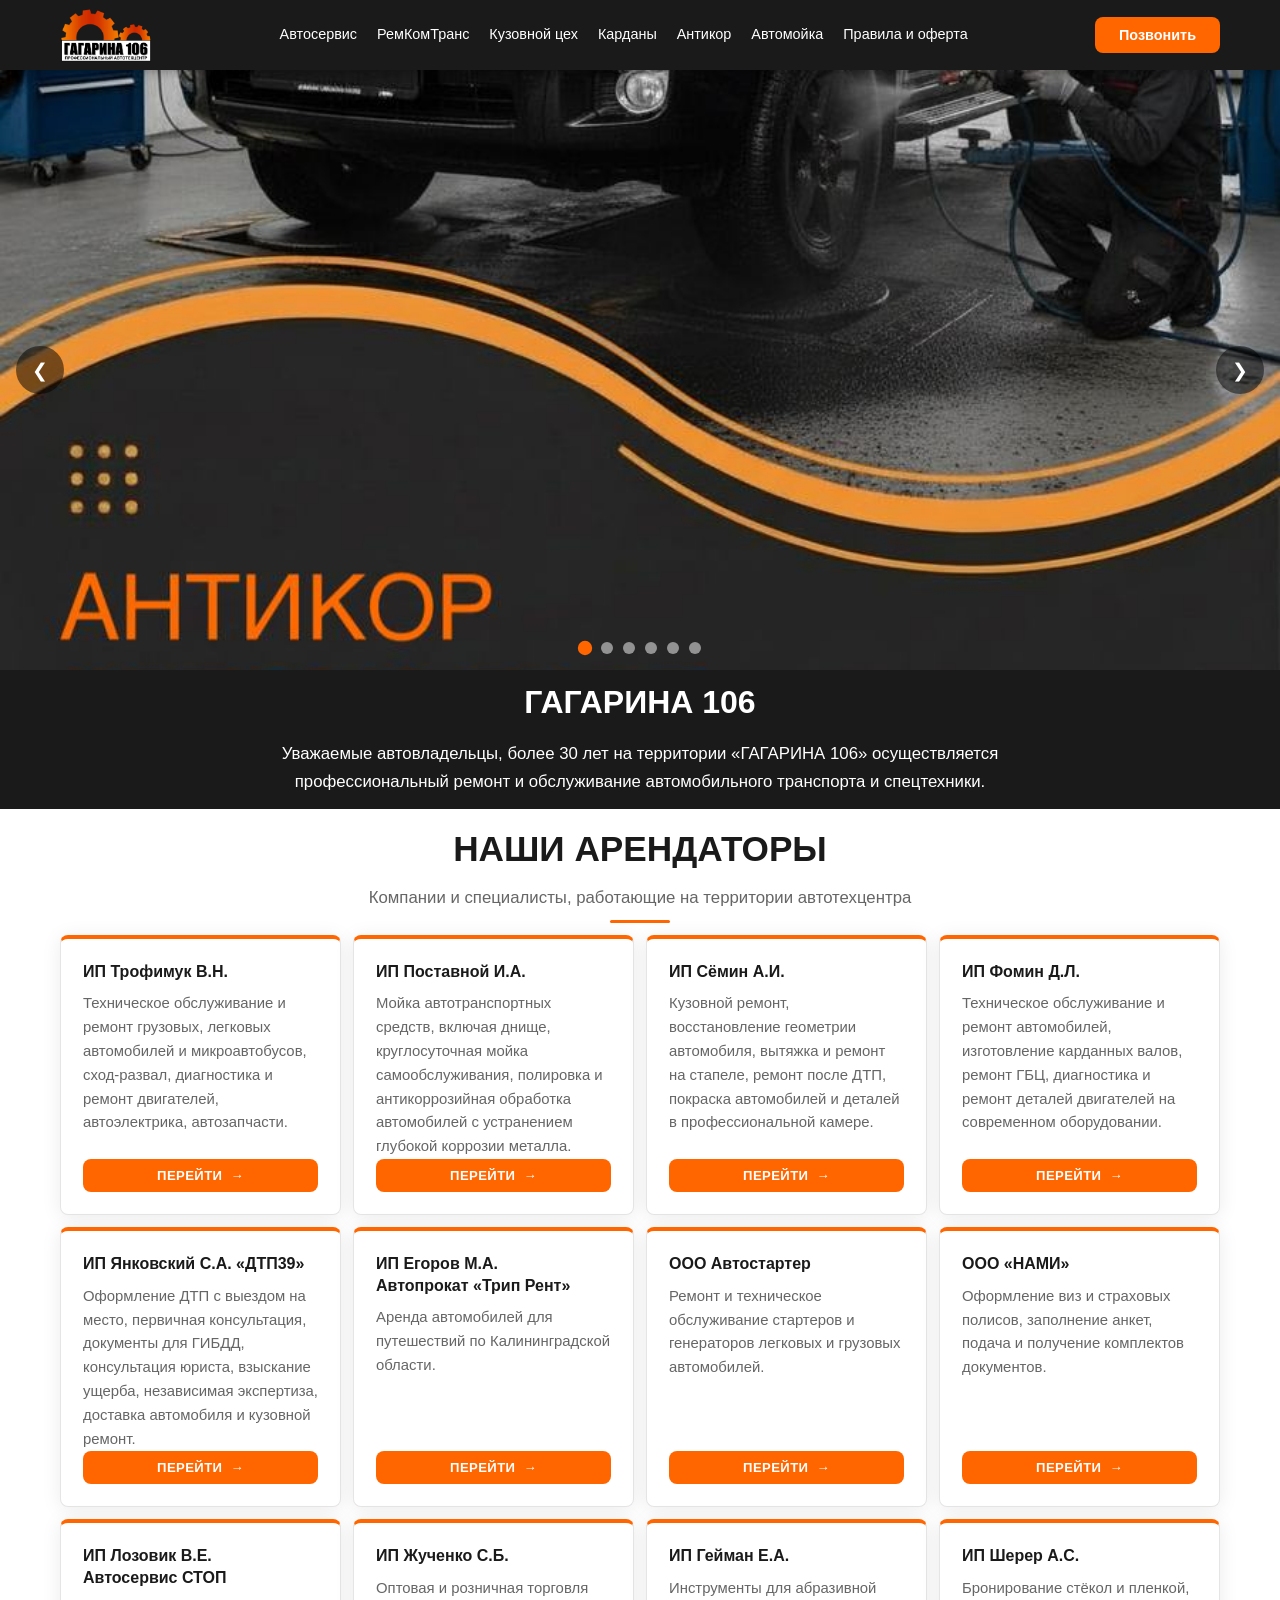
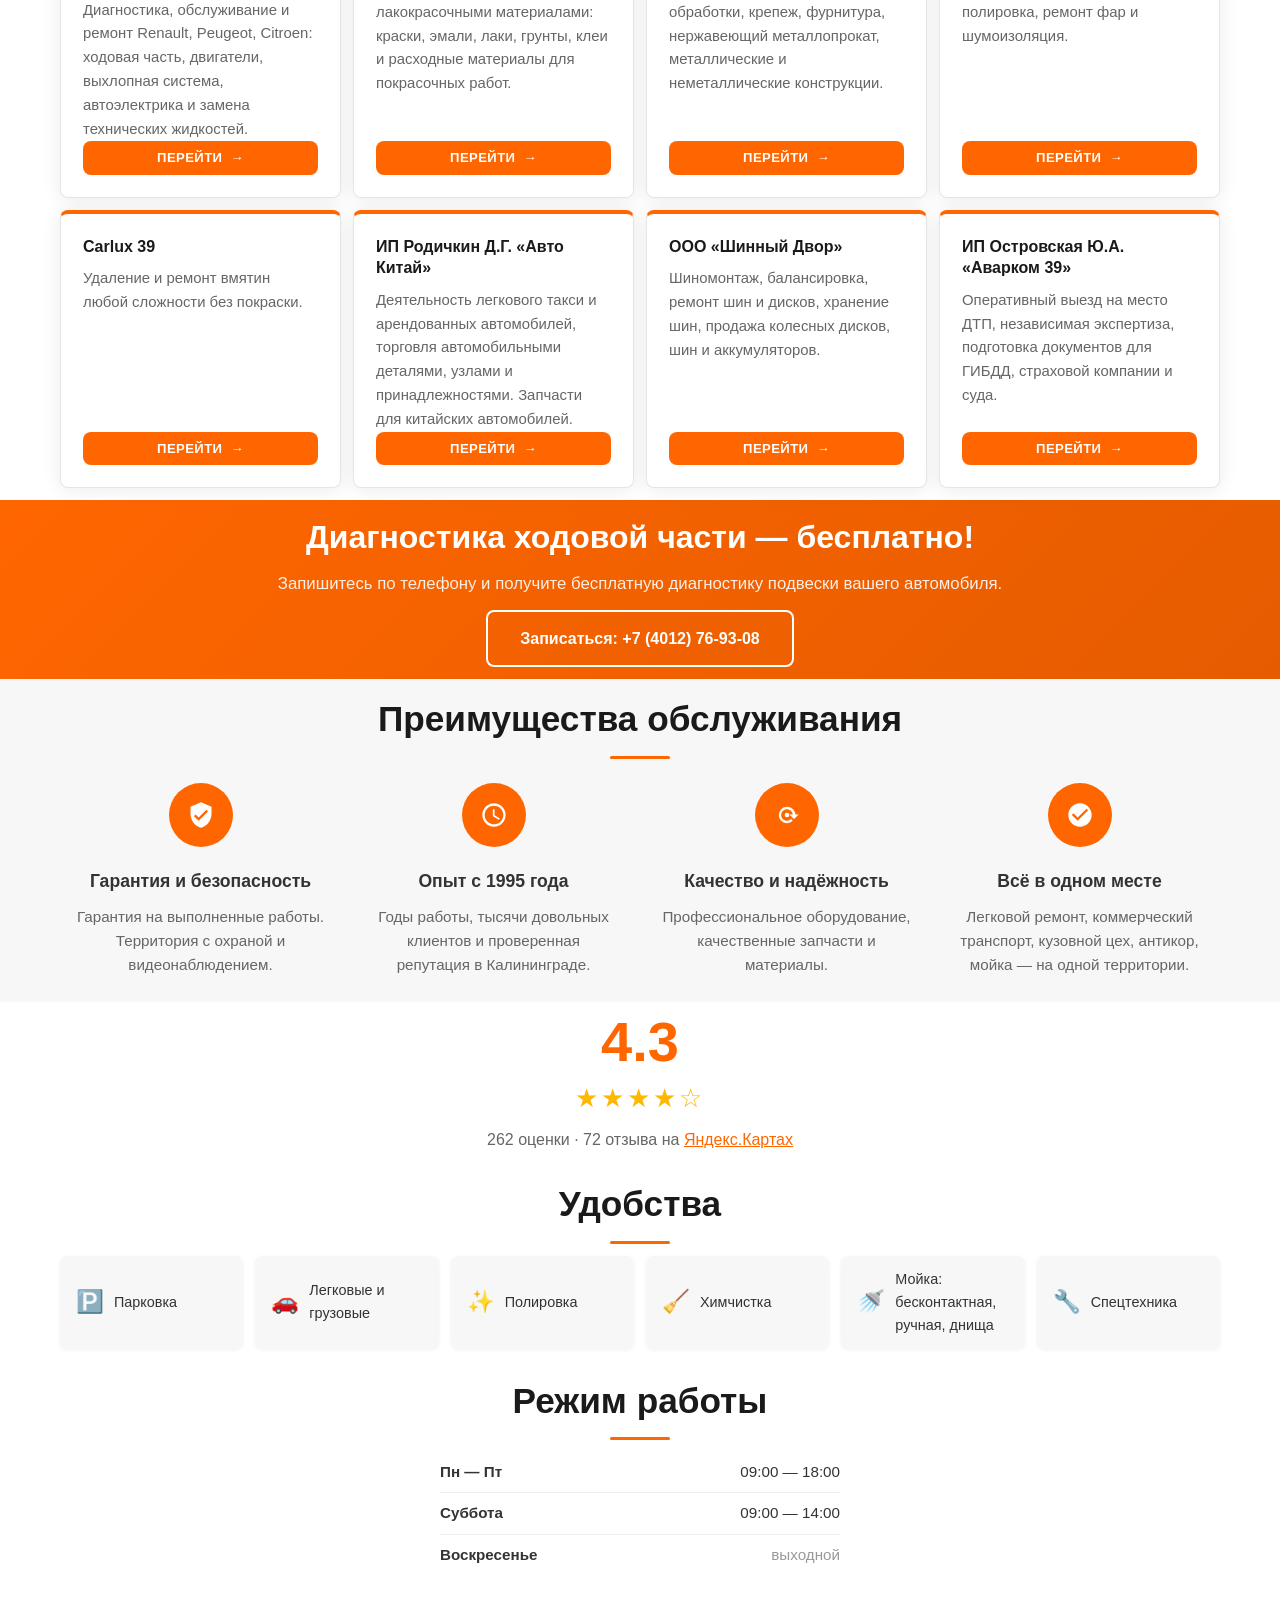
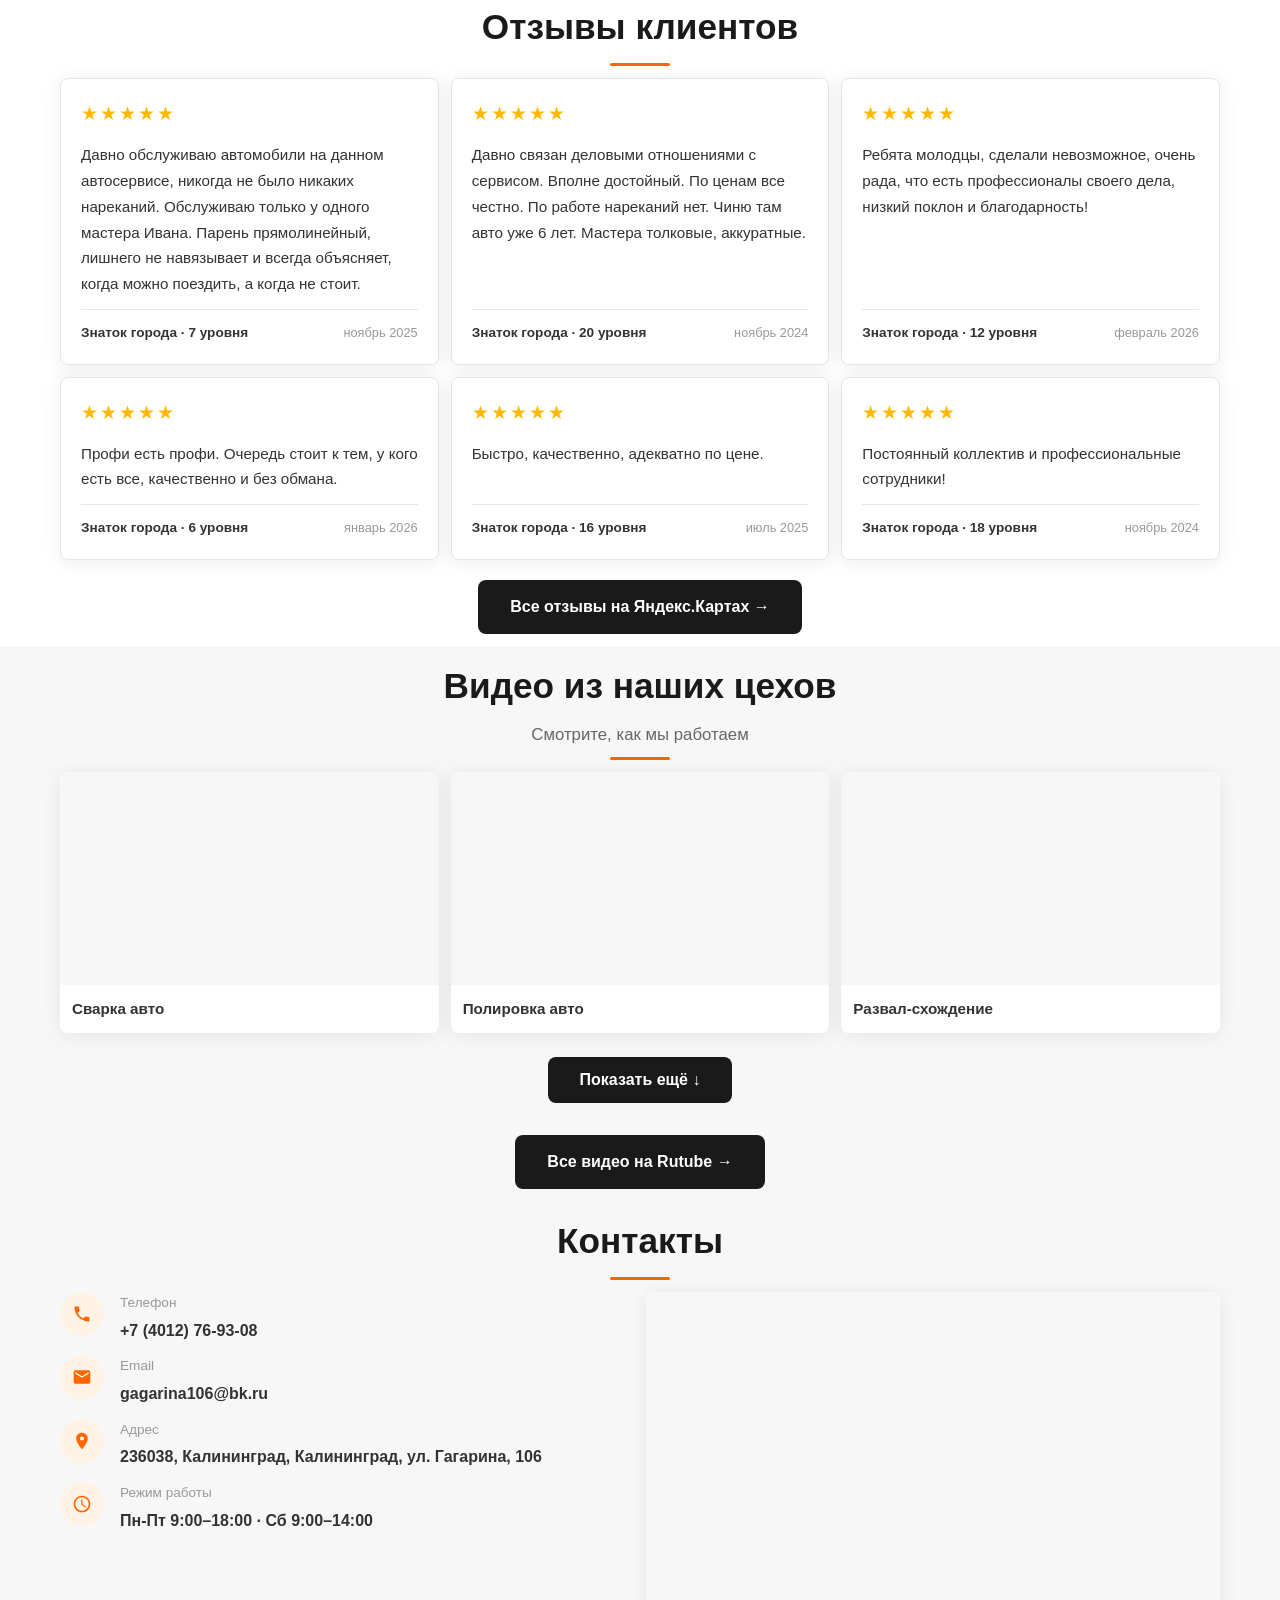
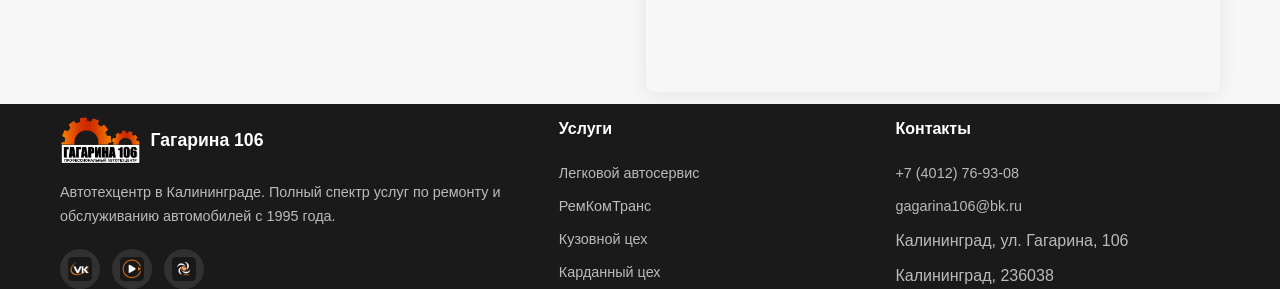
==== index.html @ 8426915a "Bust stylesheet cache" ====
<!DOCTYPE html>
<html lang="ru">
<head>
  <meta charset="UTF-8">
  <meta name="viewport" content="width=device-width, initial-scale=1.0">
  <title>Автотехцентр "ГАГАРИНА 106" | Калининград — Все виды ремонта автомобилей</title>
  <meta name="description" content="Автотехцентр ГАГАРИНА 106 в Калининграде — полный спектр услуг по ремонту автомобилей: автосервис, кузовной ремонт, антикор, карданы, мойка. ул. Гагарина, 106.">
  <meta name="keywords" content="автосервис Калининград, ремонт авто, кузовной ремонт, антикор, карданные валы, автомойка, ГАГАРИНА 106">
  <link rel="canonical" href="https://gagarina106.ru/">
  <meta property="og:title" content="Автотехцентр ГАГАРИНА 106 | Калининград">
  <meta property="og:description" content="Полный спектр услуг по ремонту автомобилей в одном месте. Калининград, ул. Гагарина, 106.">
  <meta property="og:type" content="website">
  <meta property="og:url" content="https://gagarina106.ru/">
  <meta property="og:locale" content="ru_RU">
  <link rel="preconnect" href="https://fonts.googleapis.com">
  <link rel="preconnect" href="https://fonts.gstatic.com" crossorigin>
  <link href="https://fonts.googleapis.com/css2?family=Inter:wght@400;500;600;700;800&display=swap" rel="stylesheet">
  <link rel="stylesheet" href="css/style.css?v=468f4c1">
  <script type="application/ld+json">
  {
    "@context": "https://schema.org",
    "@type": "AutoRepair",
    "name": "Автотехцентр ГАГАРИНА 106",
    "image": "https://gagarina106.ru/img/logo.svg",
    "url": "https://gagarina106.ru",
    "telephone": "+74012769308",
    "email": "gagarina106@bk.ru",
    "address": {
      "@type": "PostalAddress",
      "streetAddress": "Калининград, ул. Гагарина, 106",
      "addressLocality": "Калининград",
      "postalCode": "236038",
      "addressCountry": "RU"
    },
    "openingHoursSpecification": [
      { "@type": "OpeningHoursSpecification", "dayOfWeek": ["Monday","Tuesday","Wednesday","Thursday","Friday"], "opens": "09:00", "closes": "18:00" },
      { "@type": "OpeningHoursSpecification", "dayOfWeek": "Saturday", "opens": "09:00", "closes": "14:00" }
    ],
    "sameAs": ["https://vk.com/gagarina_106", "https://rutube.ru/channel/70800758/", "https://dzen.ru/gagarina106_kld"]
  }
  </script>
</head>
<body>

<!-- HEADER -->
<header class="header">
  <div class="container">
    <a href="./" class="header__logo">
      <img src="img/common/logo.png" alt="Логотип Гагарина 106" class="header__logo-img">
    </a>
    <nav class="desktop-nav">
      <a href="legkovoy">Автосервис</a>
      <a href="remkomtrans">РемКомТранс</a>
      <a href="kuzovnoy">Кузовной цех</a>
      <a href="kardani">Карданы</a>
      <a href="antikor">Антикор</a>
      <a href="avtomoika">Автомойка</a>
      <a href="pravila-i-oferta">Правила и оферта</a>
    </nav>
    <div class="header__right">
      <div class="phone-dropdown">
        <button class="phone-dropdown__btn">Позвонить</button>
        <div class="phone-dropdown__menu">
          <a href="tel:+74012769308" class="phone-dropdown__item">
            <span class="phone-dropdown__label">Автосервис</span>
            <span class="phone-dropdown__number">+7 (4012) 76-93-08</span>
          </a>
          <a href="tel:+74012770770" class="phone-dropdown__item">
            <span class="phone-dropdown__label">РемКомТранс</span>
            <span class="phone-dropdown__number">+7 (4012) 77-07-70</span>
          </a>
          <a href="tel:+74012755754" class="phone-dropdown__item">
            <span class="phone-dropdown__label">Кузовной цех</span>
            <span class="phone-dropdown__number">+7 (4012) 75-57-54</span>
          </a>
          <a href="tel:+74012762772" class="phone-dropdown__item">
            <span class="phone-dropdown__label">Карданный цех</span>
            <span class="phone-dropdown__number">+7 (4012) 76-27-72</span>
          </a>
          <a href="tel:+79114775106" class="phone-dropdown__item">
            <span class="phone-dropdown__label">Антикор</span>
            <span class="phone-dropdown__number">+7 911 477-51-06</span>
          </a>
          <a href="tel:+79814775566" class="phone-dropdown__item">
            <span class="phone-dropdown__label">Автомойка</span>
            <span class="phone-dropdown__number">+7 981 477-55-66</span>
          </a>
        </div>
      </div>
      <button class="burger" aria-label="Открыть меню">
        <span></span><span></span><span></span>
      </button>
    </div>
  </div>
</header>

<!-- Mobile Nav -->
<nav class="mobile-nav">
  <a href="./">Главная</a>
  <a href="legkovoy">Автосервис</a>
  <a href="remkomtrans">РемКомТранс</a>
  <a href="kuzovnoy">Кузовной цех</a>
  <a href="kardani">Карданы</a>
  <a href="antikor">Антикор</a>
  <a href="avtomoika">Автомойка</a>
  <a href="pravila-i-oferta">Правила и оферта</a>
  <a href="#contacts">Контакты</a>
  <a href="tel:+74012769308">Позвонить</a>
</nav>

<!-- HERO SLIDER -->
<section class="slider" id="hero-slider">
  <div class="slider__track">
    <div class="slider__slide active">
      <a href="antikor" class="slider__link" aria-label="Перейти на страницу Антикор">
        <picture>
          <source media="(max-width: 768px)" srcset="img/slides/slide-1-mob.jpg?v=2">
          <img src="img/slides/slide-1.jpg?v=2" alt="Антикоррозийная обработка автомобиля в ГАГАРИНА 106" class="slider__img">
        </picture>
      </a>
    </div>
    <div class="slider__slide">
      <a href="legkovoy" class="slider__link" aria-label="Перейти на страницу Автосервис">
        <picture>
          <source media="(max-width: 768px)" srcset="img/slides/slide-2-mob.jpg?v=2">
          <img src="img/slides/slide-2.jpg?v=2" alt="Диагностика подвески на вибростенде в ГАГАРИНА 106" class="slider__img">
        </picture>
      </a>
    </div>
    <div class="slider__slide">
      <a href="kuzovnoy" class="slider__link" aria-label="Перейти на страницу Кузовной цех">
        <picture>
          <source media="(max-width: 768px)" srcset="img/slides/slide-3-mob.jpg?v=2">
          <img src="img/slides/slide-3.jpg?v=2" alt="Покраска автомобиля в камере в ГАГАРИНА 106" class="slider__img">
        </picture>
      </a>
    </div>
    <div class="slider__slide">
      <a href="avtomoika" class="slider__link" aria-label="Перейти на страницу Автомойка">
        <picture>
          <source media="(max-width: 768px)" srcset="img/slides/slide-4-mob.jpg?v=2">
          <img src="img/slides/slide-4.jpg?v=2" alt="Автомойка, детейлинг и бокс самообслуживания в ГАГАРИНА 106" class="slider__img">
        </picture>
      </a>
    </div>
    <div class="slider__slide">
      <a href="legkovoy" class="slider__link" aria-label="Перейти на страницу Автосервис">
        <picture>
          <source media="(max-width: 768px)" srcset="img/slides/slide-5-mob.jpg?v=2">
          <img src="img/slides/slide-5.jpg?v=2" alt="3D развал-схождение в ГАГАРИНА 106" class="slider__img">
        </picture>
      </a>
    </div>
    <div class="slider__slide">
      <a href="remkomtrans" class="slider__link" aria-label="Перейти на страницу РемКомТранс">
        <picture>
          <source media="(max-width: 768px)" srcset="img/slides/slide-6-mob.jpg?v=2">
          <img src="img/slides/slide-6.jpg?v=2" alt="Ремонт коммерческого транспорта без разгрузки в ГАГАРИНА 106" class="slider__img">
        </picture>
      </a>
    </div>
  </div>
  <button class="slider__arrow slider__arrow--prev" aria-label="Предыдущий слайд">❮</button>
  <button class="slider__arrow slider__arrow--next" aria-label="Следующий слайд">❯</button>
  <div class="slider__dots"></div>
</section>

<!-- HERO TEXT (SEO) -->
<section class="hero-intro">
  <div class="container">
    <h1 class="hero-intro__title">ГАГАРИНА 106</h1>
    <p class="hero-intro__desc"><span class="hero-intro__lead">Уважаемые автовладельцы,</span> более 30 лет на территории «ГАГАРИНА 106» осуществляется профессиональный ремонт и обслуживание автомобильного транспорта и спецтехники.</p>
  </div>
</section>

<!-- TENANTS -->
<section class="section" id="tenants">
  <div class="container">
    <div class="section__header">
      <h2 class="section__title section__title--uppercase">НАШИ АРЕНДАТОРЫ</h2>
      <p class="section__subtitle">Компании и специалисты, работающие на территории автотехцентра</p>
      <div class="section__divider"></div>
    </div>
    <div class="tenants-grid">
      <a class="tenant-card" href="legkovoy/">
        <h3 class="tenant-card__title">ИП Трофимук В.Н.</h3>
        <p>Техническое обслуживание и ремонт грузовых, легковых автомобилей и микроавтобусов, сход-развал, диагностика и ремонт двигателей, автоэлектрика, автозапчасти.</p>
        <span class="tenant-card__link">ПЕРЕЙТИ <span aria-hidden="true">→</span></span>
      </a>
      <a class="tenant-card" href="antikor/">
        <h3 class="tenant-card__title">ИП Поставной И.А.</h3>
        <p>Мойка автотранспортных средств, включая днище, круглосуточная мойка самообслуживания, полировка и антикоррозийная обработка автомобилей с устранением глубокой коррозии металла.</p>
        <span class="tenant-card__link">ПЕРЕЙТИ <span aria-hidden="true">→</span></span>
      </a>
      <a class="tenant-card" href="kuzovnoy/">
        <h3 class="tenant-card__title">ИП Сёмин А.И.</h3>
        <p>Кузовной ремонт, восстановление геометрии автомобиля, вытяжка и ремонт на стапеле, ремонт после ДТП, покраска автомобилей и деталей в профессиональной камере.</p>
        <span class="tenant-card__link">ПЕРЕЙТИ <span aria-hidden="true">→</span></span>
      </a>
      <a class="tenant-card" href="kardani/">
        <h3 class="tenant-card__title">ИП Фомин Д.Л.</h3>
        <p>Техническое обслуживание и ремонт автомобилей, изготовление карданных валов, ремонт ГБЦ, диагностика и ремонт деталей двигателей на современном оборудовании.</p>
        <span class="tenant-card__link">ПЕРЕЙТИ <span aria-hidden="true">→</span></span>
      </a>
      <a class="tenant-card" href="http://050dtp.ru/" target="_blank" rel="noopener">
        <h3 class="tenant-card__title">ИП Янковский С.А. «ДТП39»</h3>
        <p>Оформление ДТП с выездом на место, первичная консультация, документы для ГИБДД, консультация юриста, взыскание ущерба, независимая экспертиза, доставка автомобиля и кузовной ремонт.</p>
        <span class="tenant-card__link">ПЕРЕЙТИ <span aria-hidden="true">→</span></span>
      </a>
      <a class="tenant-card" href="https://yandex.ru/maps/-/CTVrE86F" target="_blank" rel="noopener">
        <h3 class="tenant-card__title">ИП Егоров М.А.<br>Автопрокат «Трип Рент»</h3>
        <p>Аренда автомобилей для путешествий по Калининградской области.</p>
        <span class="tenant-card__link">ПЕРЕЙТИ <span aria-hidden="true">→</span></span>
      </a>
      <a class="tenant-card" href="https://maps.app.goo.gl/HoTY5vf1xDPRYJ2H7" target="_blank" rel="noopener">
        <h3 class="tenant-card__title">ООО Автостартер</h3>
        <p>Ремонт и техническое обслуживание стартеров и генераторов легковых и грузовых автомобилей.</p>
        <span class="tenant-card__link">ПЕРЕЙТИ <span aria-hidden="true">→</span></span>
      </a>
      <a class="tenant-card" href="https://намми.рф/намми.рф" target="_blank" rel="noopener">
        <h3 class="tenant-card__title">ООО «НАМИ»</h3>
        <p>Оформление виз и страховых полисов, заполнение анкет, подача и получение комплектов документов.</p>
        <span class="tenant-card__link">ПЕРЕЙТИ <span aria-hidden="true">→</span></span>
      </a>
      <a class="tenant-card" href="https://yandex.ru/maps/-/CTVnfAno" target="_blank" rel="noopener">
        <h3 class="tenant-card__title">ИП Лозовик В.Е.<br>Автосервис СТОП</h3>
        <p>Диагностика, обслуживание и ремонт Renault, Peugeot, Citroen: ходовая часть, двигатели, выхлопная система, автоэлектрика и замена технических жидкостей.</p>
        <span class="tenant-card__link">ПЕРЕЙТИ <span aria-hidden="true">→</span></span>
      </a>
      <a class="tenant-card" href="https://yandex.ru/profile/192953694228?lang=ru&amp;utm_source=copy_link&amp;utm_medium=social&amp;utm_campaign=share" target="_blank" rel="noopener">
        <h3 class="tenant-card__title">ИП Жученко С.Б.</h3>
        <p>Оптовая и розничная торговля лакокрасочными материалами: краски, эмали, лаки, грунты, клеи и расходные материалы для покрасочных работ.</p>
        <span class="tenant-card__link">ПЕРЕЙТИ <span aria-hidden="true">→</span></span>
      </a>
      <a class="tenant-card" href="https://yandex.ru/maps/-/CTVnzD6i" target="_blank" rel="noopener">
        <h3 class="tenant-card__title">ИП Гейман Е.А.</h3>
        <p>Инструменты для абразивной обработки, крепеж, фурнитура, нержавеющий металлопрокат, металлические и неметаллические конструкции.</p>
        <span class="tenant-card__link">ПЕРЕЙТИ <span aria-hidden="true">→</span></span>
      </a>
      <a class="tenant-card" href="https://yandex.ru/maps/-/CTVrMCkK" target="_blank" rel="noopener">
        <h3 class="tenant-card__title">ИП Шерер А.С.</h3>
        <p>Бронирование стёкол и пленкой, полировка, ремонт фар и шумоизоляция.</p>
        <span class="tenant-card__link">ПЕРЕЙТИ <span aria-hidden="true">→</span></span>
      </a>
      <a class="tenant-card" href="https://yandex.ru/maps/-/CTVkjIKK" target="_blank" rel="noopener">
        <h3 class="tenant-card__title">Carlux 39</h3>
        <p>Удаление и ремонт вмятин любой сложности без покраски.</p>
        <span class="tenant-card__link">ПЕРЕЙТИ <span aria-hidden="true">→</span></span>
      </a>
      <a class="tenant-card" href="https://yandex.ru/maps/-/CTVrQJ0S" target="_blank" rel="noopener">
        <h3 class="tenant-card__title">ИП Родичкин Д.Г. «Авто Китай»</h3>
        <p>Деятельность легкового такси и арендованных автомобилей, торговля автомобильными деталями, узлами и принадлежностями. Запчасти для китайских автомобилей.</p>
        <span class="tenant-card__link">ПЕРЕЙТИ <span aria-hidden="true">→</span></span>
      </a>
      <a class="tenant-card" href="https://yandex.ru/maps/-/CTVoQVkR" target="_blank" rel="noopener">
        <h3 class="tenant-card__title">ООО «Шинный Двор»</h3>
        <p>Шиномонтаж, балансировка, ремонт шин и дисков, хранение шин, продажа колесных дисков, шин и аккумуляторов.</p>
        <span class="tenant-card__link">ПЕРЕЙТИ <span aria-hidden="true">→</span></span>
      </a>
      <a class="tenant-card" href="https://yandex.ru/maps/-/CTVoE-nR" target="_blank" rel="noopener">
        <h3 class="tenant-card__title">ИП Островская Ю.А. «Аварком 39»</h3>
        <p>Оперативный выезд на место ДТП, независимая экспертиза, подготовка документов для ГИБДД, страховой компании и суда.</p>
        <span class="tenant-card__link">ПЕРЕЙТИ <span aria-hidden="true">→</span></span>
      </a>
    </div>
  </div>
</section>

<!-- PROMO -->
<section class="promo-banner">
  <div class="container">
    <h3 class="promo-banner__title">Диагностика ходовой части — бесплатно!</h3>
    <p class="promo-banner__desc">Запишитесь по телефону и получите бесплатную диагностику подвески вашего автомобиля.</p>
    <a href="tel:+74012769308" class="btn btn--outline">Записаться: +7 (4012) 76-93-08</a>
  </div>
</section>

<!-- ADVANTAGES -->
<section class="section section--alt">
  <div class="container">
    <div class="section__header">
      <h2 class="section__title">Преимущества обслуживания</h2>
      <div class="section__divider"></div>
    </div>
    <div class="advantages-grid">
      <div class="advantage">
        <div class="advantage__icon">
          <svg viewBox="0 0 24 24"><path d="M12 1L3 5v6c0 5.55 3.84 10.74 9 12 5.16-1.26 9-6.45 9-12V5l-9-4zm-2 16l-4-4 1.41-1.41L10 14.17l6.59-6.59L18 9l-8 8z"/></svg>
        </div>
        <h3 class="advantage__title">Гарантия и безопасность</h3>
        <p class="advantage__desc">Гарантия на выполненные работы. Территория с охраной и видеонаблюдением.</p>
      </div>
      <div class="advantage">
        <div class="advantage__icon">
          <svg viewBox="0 0 24 24"><path d="M11.99 2C6.47 2 2 6.48 2 12s4.47 10 9.99 10C17.52 22 22 17.52 22 12S17.52 2 11.99 2zM12 20c-4.42 0-8-3.58-8-8s3.58-8 8-8 8 3.58 8 8-3.58 8-8 8zm.5-13H11v6l5.25 3.15.75-1.23-4.5-2.67V7z"/></svg>
        </div>
        <h3 class="advantage__title">Опыт с 1995 года</h3>
        <p class="advantage__desc">Годы работы, тысячи довольных клиентов и проверенная репутация в Калининграде.</p>
      </div>
      <div class="advantage">
        <div class="advantage__icon">
          <svg viewBox="0 0 24 24"><path d="M19.14 12.94A7 7 0 0012.06 5H12a7 7 0 00-7 7c0 3.87 3.13 7 7 7a6.98 6.98 0 004.94-2.06l-1.42-1.42A5 5 0 0112 17c-2.76 0-5-2.24-5-5s2.24-5 5-5a4.98 4.98 0 014.95 4.5H14l4 4 4-4h-2.86zM12 14a2 2 0 100-4 2 2 0 000 4z"/></svg>
        </div>
        <h3 class="advantage__title">Качество и надёжность</h3>
        <p class="advantage__desc">Профессиональное оборудование, качественные запчасти и материалы.</p>
      </div>
      <div class="advantage">
        <div class="advantage__icon">
          <svg viewBox="0 0 24 24"><path d="M12 2C6.48 2 2 6.48 2 12s4.48 10 10 10 10-4.48 10-10S17.52 2 12 2zm-2 15l-5-5 1.41-1.41L10 14.17l7.59-7.59L19 8l-9 9z"/></svg>
        </div>
        <h3 class="advantage__title">Всё в одном месте</h3>
        <p class="advantage__desc">Легковой ремонт, коммерческий транспорт, кузовной цех, антикор, мойка — на одной территории.</p>
      </div>
    </div>
  </div>
</section>

<!-- Рейтинг + Удобства + Режим работы + Отзывы -->
<section class="section" id="reviews">
  <div class="container">

    <!-- Рейтинг -->
    <div style="text-align:center;margin-bottom:24px">
      <div style="font-size:3.5rem;font-weight:800;color:#FF6600;line-height:1">4.3</div>
      <div style="color:#FFB800;font-size:1.6rem;letter-spacing:3px;margin:8px 0">★★★★☆</div>
      <div style="color:#666;font-size:1rem">262 оценки · 72 отзыва на <a href="https://yandex.ru/maps/org/gagarina_106/1035638582/" target="_blank" rel="noopener" style="color:#FF6600;text-decoration:underline">Яндекс.Картах</a></div>
    </div>

    <!-- Удобства -->
    <div class="section__header" style="margin-top:24px">
      <h2 class="section__title">Удобства</h2>
      <div class="section__divider"></div>
    </div>
    <div style="display:grid;grid-template-columns:repeat(auto-fill,minmax(180px,1fr));gap:12px;margin-bottom:24px">
      <div style="display:flex;align-items:center;gap:10px;padding:12px 16px;background:var(--bg-alt);border-radius:8px;box-shadow:0 1px 4px rgba(0,0,0,.06)">
        <span style="font-size:1.4rem">🅿️</span><span style="font-size:.9rem;font-weight:500">Парковка</span>
      </div>
      <div style="display:flex;align-items:center;gap:10px;padding:12px 16px;background:var(--bg-alt);border-radius:8px;box-shadow:0 1px 4px rgba(0,0,0,.06)">
        <span style="font-size:1.4rem">🚗</span><span style="font-size:.9rem;font-weight:500">Легковые и грузовые</span>
      </div>
      <div style="display:flex;align-items:center;gap:10px;padding:12px 16px;background:var(--bg-alt);border-radius:8px;box-shadow:0 1px 4px rgba(0,0,0,.06)">
        <span style="font-size:1.4rem">✨</span><span style="font-size:.9rem;font-weight:500">Полировка</span>
      </div>
      <div style="display:flex;align-items:center;gap:10px;padding:12px 16px;background:var(--bg-alt);border-radius:8px;box-shadow:0 1px 4px rgba(0,0,0,.06)">
        <span style="font-size:1.4rem">🧹</span><span style="font-size:.9rem;font-weight:500">Химчистка</span>
      </div>
      <div style="display:flex;align-items:center;gap:10px;padding:12px 16px;background:var(--bg-alt);border-radius:8px;box-shadow:0 1px 4px rgba(0,0,0,.06)">
        <span style="font-size:1.4rem">🚿</span><span style="font-size:.9rem;font-weight:500">Мойка: бесконтактная, ручная, днища</span>
      </div>
      <div style="display:flex;align-items:center;gap:10px;padding:12px 16px;background:var(--bg-alt);border-radius:8px;box-shadow:0 1px 4px rgba(0,0,0,.06)">
        <span style="font-size:1.4rem">🔧</span><span style="font-size:.9rem;font-weight:500">Спецтехника</span>
      </div>
    </div>

    <!-- Режим работы -->
    <div class="section__header">
      <h2 class="section__title">Режим работы</h2>
      <div class="section__divider"></div>
    </div>
    <div style="max-width:400px;margin:0 auto 24px">
      <table style="width:100%;border-collapse:collapse;font-size:.95rem">
        <tr style="border-bottom:1px solid #eee"><td style="padding:8px 0;font-weight:600">Пн — Пт</td><td style="padding:8px 0;text-align:right;color:#333">09:00 — 18:00</td></tr>
        <tr style="border-bottom:1px solid #eee"><td style="padding:8px 0;font-weight:600">Суббота</td><td style="padding:8px 0;text-align:right;color:#333">09:00 — 14:00</td></tr>
        <tr><td style="padding:8px 0;font-weight:600">Воскресенье</td><td style="padding:8px 0;text-align:right;color:#999">выходной</td></tr>
      </table>
    </div>

    <!-- Отзывы -->
    <div class="section__header">
      <h2 class="section__title">Отзывы клиентов</h2>
      <div class="section__divider"></div>
    </div>
    <div class="reviews-grid">

      <div class="review-card">
        <div class="review-card__stars">★★★★★</div>
        <p class="review-card__text">Давно обслуживаю автомобили на данном автосервисе, никогда не было никаких нареканий. Обслуживаю только у одного мастера Ивана. Парень прямолинейный, лишнего не навязывает и всегда объясняет, когда можно поездить, а когда не стоит.</p>
        <div class="review-card__author">
          <span class="review-card__name">Знаток города · 7 уровня</span>
          <span class="review-card__date">ноябрь 2025</span>
        </div>
      </div>

      <div class="review-card">
        <div class="review-card__stars">★★★★★</div>
        <p class="review-card__text">Давно связан деловыми отношениями с сервисом. Вполне достойный. По ценам все честно. По работе нареканий нет. Чиню там авто уже 6 лет. Мастера толковые, аккуратные.</p>
        <div class="review-card__author">
          <span class="review-card__name">Знаток города · 20 уровня</span>
          <span class="review-card__date">ноябрь 2024</span>
        </div>
      </div>

      <div class="review-card">
        <div class="review-card__stars">★★★★★</div>
        <p class="review-card__text">Ребята молодцы, сделали невозможное, очень рада, что есть профессионалы своего дела, низкий поклон и благодарность!</p>
        <div class="review-card__author">
          <span class="review-card__name">Знаток города · 12 уровня</span>
          <span class="review-card__date">февраль 2026</span>
        </div>
      </div>

      <div class="review-card">
        <div class="review-card__stars">★★★★★</div>
        <p class="review-card__text">Профи есть профи. Очередь стоит к тем, у кого есть все, качественно и без обмана.</p>
        <div class="review-card__author">
          <span class="review-card__name">Знаток города · 6 уровня</span>
          <span class="review-card__date">январь 2026</span>
        </div>
      </div>

      <div class="review-card">
        <div class="review-card__stars">★★★★★</div>
        <p class="review-card__text">Быстро, качественно, адекватно по цене.</p>
        <div class="review-card__author">
          <span class="review-card__name">Знаток города · 16 уровня</span>
          <span class="review-card__date">июль 2025</span>
        </div>
      </div>

      <div class="review-card">
        <div class="review-card__stars">★★★★★</div>
        <p class="review-card__text">Постоянный коллектив и профессиональные сотрудники!</p>
        <div class="review-card__author">
          <span class="review-card__name">Знаток города · 18 уровня</span>
          <span class="review-card__date">ноябрь 2024</span>
        </div>
      </div>

    </div>
    <div style="text-align:center; margin-top: 20px;">
      <a href="https://yandex.ru/maps/org/gagarina_106/1035638582/reviews/" target="_blank" rel="noopener" class="btn btn--dark">Все отзывы на Яндекс.Картах →</a>
    </div>
  </div>
</section>

<!-- VIDEOS -->
<section class="section section--alt" id="video">
  <div class="container">
    <div class="section__header">
      <h2 class="section__title">Видео из наших цехов</h2>
      <p class="section__subtitle">Смотрите, как мы работаем</p>
      <div class="section__divider"></div>
    </div>
    <div class="videos-grid">
      <div class="video-card">
        <iframe src="https://rutube.ru/play/embed/7719c757ada2c3d8616b2aa41b5c7eed/" loading="lazy" allowfullscreen title="Сварка авто"></iframe>
        <div class="video-card__title">Сварка авто</div>
      </div>
      <div class="video-card">
        <iframe src="https://rutube.ru/play/embed/e678907c2117c5dd86c599319e060801/" loading="lazy" allowfullscreen title="Полировка авто"></iframe>
        <div class="video-card__title">Полировка авто</div>
      </div>
      <div class="video-card">
        <iframe src="https://rutube.ru/play/embed/4064d432d03fb6428d0078ce2e4cf3bc/" loading="lazy" allowfullscreen title="Развал-схождение"></iframe>
        <div class="video-card__title">Развал-схождение</div>
      </div>
      <div class="video-card">
        <iframe src="https://rutube.ru/play/embed/95618e308a4ca0d7061ea23f9e08d39b/" loading="lazy" allowfullscreen title="Мойка днища авто"></iframe>
        <div class="video-card__title">Мойка днища авто</div>
      </div>
      <div class="video-card">
        <iframe src="https://rutube.ru/play/embed/9186a386e2314e10952b247e5285932c/" loading="lazy" allowfullscreen title="Мойка самообслуживания в тёплом боксе"></iframe>
        <div class="video-card__title">Мойка самообслуживания в тёплом боксе</div>
      </div>
      <div class="video-card">
        <iframe src="https://rutube.ru/play/embed/9f5570219e19e40a60322ddcab5ddc0e/" loading="lazy" allowfullscreen title="Пескоструйная обработка авто"></iframe>
        <div class="video-card__title">Пескоструйная обработка авто</div>
      </div>
      <div class="video-card">
        <iframe src="https://rutube.ru/play/embed/7291649aeb53f6e56dacba0fcee01b8c/" loading="lazy" allowfullscreen title="Антикоррозийная обработка авто"></iframe>
        <div class="video-card__title">Антикоррозийная обработка авто</div>
      </div>
      <div class="video-card">
        <iframe src="https://rutube.ru/play/embed/643ec40f27a7d80ba4e67e22d9a1af72/" loading="lazy" allowfullscreen title="Ремонт коммерческого транспорта"></iframe>
        <div class="video-card__title">Ремонт коммерческого транспорта</div>
      </div>
    </div>
    <div style="text-align:center; margin-top: 32px;">
      <a href="https://rutube.ru/channel/70800758/" target="_blank" rel="noopener" class="btn btn--dark">Все видео на Rutube →</a>
    </div>
  </div>
</section>

<!-- CONTACTS -->
<section class="section section--alt" id="contacts">
  <div class="container">
    <div class="section__header">
      <h2 class="section__title">Контакты</h2>
      <div class="section__divider"></div>
    </div>
    <div class="contact-grid">
      <div class="contact-info">
        <div class="contact-item">
          <div class="contact-item__icon">
            <svg viewBox="0 0 24 24"><path d="M6.62 10.79a15.05 15.05 0 006.59 6.59l2.2-2.2a1 1 0 011.01-.24 11.36 11.36 0 003.58.57 1 1 0 011 1V20a1 1 0 01-1 1A17 17 0 013 4a1 1 0 011-1h3.5a1 1 0 011 1c0 1.25.2 2.45.57 3.57a1 1 0 01-.25 1.02l-2.2 2.2z"/></svg>
          </div>
          <div>
            <div class="contact-item__label">Телефон</div>
            <div class="contact-item__value"><a href="tel:+74012769308">+7 (4012) 76-93-08</a></div>
          </div>
        </div>
        <div class="contact-item">
          <div class="contact-item__icon">
            <svg viewBox="0 0 24 24"><path d="M20 4H4c-1.1 0-2 .9-2 2v12c0 1.1.9 2 2 2h16c1.1 0 2-.9 2-2V6c0-1.1-.9-2-2-2zm0 4l-8 5-8-5V6l8 5 8-5v2z"/></svg>
          </div>
          <div>
            <div class="contact-item__label">Email</div>
            <div class="contact-item__value"><a href="mailto:gagarina106@bk.ru">gagarina106@bk.ru</a></div>
          </div>
        </div>
        <div class="contact-item">
          <div class="contact-item__icon">
            <svg viewBox="0 0 24 24"><path d="M12 2C8.13 2 5 5.13 5 9c0 5.25 7 13 7 13s7-7.75 7-13c0-3.87-3.13-7-7-7zm0 9.5a2.5 2.5 0 010-5 2.5 2.5 0 010 5z"/></svg>
          </div>
          <div>
            <div class="contact-item__label">Адрес</div>
            <div class="contact-item__value">236038, Калининград, Калининград, ул. Гагарина, 106</div>
          </div>
        </div>
        <div class="contact-item">
          <div class="contact-item__icon">
            <svg viewBox="0 0 24 24"><path d="M11.99 2C6.47 2 2 6.48 2 12s4.47 10 9.99 10C17.52 22 22 17.52 22 12S17.52 2 11.99 2zM12 20c-4.42 0-8-3.58-8-8s3.58-8 8-8 8 3.58 8 8-3.58 8-8 8zm.5-13H11v6l5.25 3.15.75-1.23-4.5-2.67V7z"/></svg>
          </div>
          <div>
            <div class="contact-item__label">Режим работы</div>
            <div class="contact-item__value">Пн-Пт 9:00–18:00 · Сб 9:00–14:00</div>
          </div>
        </div>
      </div>
      <div class="contact-map">
        <iframe src="https://yandex.ru/map-widget/v1/?ll=20.463900%2C54.693300&z=17&l=map&mode=search&oid=1035638582" loading="lazy" title="Карта — Автотехцентр Гагарина 106, Калининград, ул. Гагарина, 106"></iframe>
      </div>
    </div>
  </div>
</section>

<!-- FOOTER -->
<footer class="footer">
  <div class="container">
    <div class="footer-grid">
      <div class="footer__brand">
        <div class="footer__logo">
          <img src="img/common/logo.png" alt="Гагарина 106" class="footer__logo-img">
          <span>Гагарина 106</span>
        </div>
        <p class="footer__desc">Автотехцентр в Калининграде. Полный спектр услуг по ремонту и обслуживанию автомобилей с 1995 года.</p>
        <div class="footer__social">
          <a href="https://vk.com/gagarina_106" target="_blank" rel="noopener" aria-label="ВКонтакте">
            <img src="img/social/vk.png" alt="ВКонтакте" class="footer__social-icon">
          </a>
          <a href="https://rutube.ru/channel/70800758/" target="_blank" rel="noopener" aria-label="Rutube">
            <img src="img/social/rutube.png" alt="Rutube" class="footer__social-icon">
          </a>
          <a href="https://dzen.ru/gagarina106_kld" target="_blank" rel="noopener" aria-label="Дзен">
            <img src="img/social/dzen.png" alt="Дзен" class="footer__social-icon">
          </a>
        </div>
        <a href="pravila-i-oferta/" class="footer__legal-btn">Правила и оферта</a>
      </div>
      <div>
        <h4 class="footer__heading">Услуги</h4>
        <div class="footer__links">
          <a href="legkovoy">Легковой автосервис</a>
          <a href="remkomtrans">РемКомТранс</a>
          <a href="kuzovnoy">Кузовной цех</a>
          <a href="kardani">Карданный цех</a>
          <a href="antikor">Антикоррозийная обработка</a>
          <a href="avtomoika">Автомойка</a>
        </div>
      </div>
      <div>
        <h4 class="footer__heading">Контакты</h4>
        <div class="footer__links">
          <a href="tel:+74012769308">+7 (4012) 76-93-08</a>
          <a href="mailto:gagarina106@bk.ru">gagarina106@bk.ru</a>
          <span>Калининград, ул. Гагарина, 106</span>
          <span>Калининград, 236038</span>
          <span>Пн-Пт 9:00–18:00</span>
          <span>Сб 9:00–14:00</span>
        </div>
      </div>
    </div>
    <div class="footer__bottom">
      <span>1995-2026 правообладатель ООО "ГАГАРИНА 106"</span>
      <span><a href="https://instagram.com/pavel.pokrovskiy" target="_blank" rel="noopener" style="color:inherit;text-decoration:none;">Разработал PAVELPOKROVSKIY</a></span>
      <span>Калининград</span>
    </div>
  </div>
</footer>

<script src="js/main.js" defer></script>

<!-- Yandex.Metrika -->
<script type="text/javascript">(function(m,e,t,r,i,k,a){m[i]=m[i]||function(){(m[i].a=m[i].a||[]).push(arguments)};m[i].l=1*new Date();for(var j=0;j<document.scripts.length;j++){if(document.scripts[j].src===r){return}}k=e.createElement(t);a=e.getElementsByTagName(t)[0];k.async=1;k.src=r;a.parentNode.insertBefore(k,a)})(window,document,"script","https://mc.yandex.ru/metrika/tag.js","ym");ym(46619493,"init",{clickmap:true,trackLinks:true,accurateTrackBounce:true,webvisor:true});</script>
<noscript><div><img src="https://mc.yandex.ru/watch/46619493" style="position:absolute;left:-9999px" alt=""></div></noscript>

</body>
</html>
---- css/style.css ----
/* ========================================
   GAGARINA 106 — Main Stylesheet
   Colors: Orange #FF6600, Black #1A1A1A
   Based on ankar-group.ru structure
   ======================================== */

:root {
  --primary: #FF6600;
  --primary-dark: #E55C00;
  --primary-light: #FFF3E6;
  --black: #1A1A1A;
  --dark: #222222;
  --text: #333333;
  --text-light: #666666;
  --gray: #999999;
  --border: #E5E5E5;
  --bg: #FFFFFF;
  --bg-alt: #F7F7F7;
  --font: 'Helvetica Neue', Helvetica, Arial, sans-serif;
  --gap: 12px;
  --max-w: 1200px;
  --header-h: 70px;
  --radius: 8px;
  --shadow: 0 2px 20px rgba(0,0,0,0.08);
  --shadow-hover: 0 8px 30px rgba(0,0,0,0.12);
  --transition: 0.3s ease;
}

/* Reset */
*, *::before, *::after { box-sizing: border-box; margin: 0; padding: 0; }
html { scroll-behavior: smooth; font-size: 16px; }
body { font-family: var(--font); color: var(--text); background: var(--bg); line-height: 1.6; -webkit-font-smoothing: antialiased; }
a { color: inherit; text-decoration: none; }
img { max-width: 100%; height: auto; display: block; }
ul, ol { list-style: none; }
button { cursor: pointer; border: none; background: none; font-family: inherit; }

/* Container */
.container { max-width: var(--max-w); margin: 0 auto; padding: 0 20px; }

/* ====== HEADER ====== */
.header {
  position: fixed; top: 0; left: 0; right: 0; z-index: 1000;
  background: var(--black); height: var(--header-h);
  box-shadow: 0 2px 10px rgba(0,0,0,0.3);
}
.header .container {
  display: flex; align-items: center; justify-content: space-between; height: 100%;
}
.header__logo {
  display: flex; align-items: center; gap: 12px;
  font-size: 1.25rem; font-weight: 800; color: #fff; text-transform: uppercase; letter-spacing: 1px;
}
.header__logo-img {
  height: 55px; width: auto; object-fit: contain;
}
.header__logo svg { width: 40px; height: 40px; }
.header__logo-accent { color: var(--primary); }
.header__right { display: flex; align-items: center; gap: 24px; }
.header__phone {
  display: flex; align-items: center; gap: 8px;
  color: #fff; font-weight: 600; font-size: 0.85rem;
  transition: color var(--transition); white-space: nowrap;
}
.header__phone:hover { color: var(--primary); }
.header__phone svg { width: 20px; height: 20px; fill: var(--primary); }
.header__cta {
  background: var(--primary); color: #fff;
  padding: 10px 24px; border-radius: var(--radius);
  font-weight: 600; font-size: 0.9rem;
  transition: background var(--transition);
}
.header__cta:hover { background: var(--primary-dark); }

/* Phone dropdown */
.phone-dropdown {
  position: relative;
}
.phone-dropdown__btn {
  background: var(--primary); color: #fff;
  padding: 10px 24px; border-radius: var(--radius);
  font-weight: 600; font-size: 0.9rem;
  cursor: pointer; border: none; font-family: inherit;
  transition: background var(--transition);
}
.phone-dropdown__btn:hover { background: var(--primary-dark); }
.phone-dropdown__menu {
  display: none; position: absolute; top: 100%; right: 0;
  margin-top: 8px; background: #fff; border-radius: var(--radius);
  box-shadow: 0 8px 32px rgba(0,0,0,0.18); min-width: 280px;
  z-index: 1001; overflow: hidden;
}
.phone-dropdown.open .phone-dropdown__menu { display: block; }
.phone-dropdown__item {
  display: flex; flex-direction: column; gap: 2px;
  padding: 12px 20px; transition: background 0.15s;
  border-bottom: 1px solid #f0f0f0;
}
.phone-dropdown__item:last-child { border-bottom: none; }
.phone-dropdown__item:hover { background: var(--primary-light); }
.phone-dropdown__label {
  font-size: 0.8rem; font-weight: 600; color: #999;
  text-transform: uppercase; letter-spacing: 0.5px;
}
.phone-dropdown__number {
  font-size: 1rem; font-weight: 700; color: var(--black);
}
.phone-dropdown__item:hover .phone-dropdown__number { color: var(--primary); }

/* Burger */
.burger { display: none; flex-direction: column; gap: 5px; padding: 8px; }
.burger span { display: block; width: 24px; height: 2px; background: #fff; transition: var(--transition); border-radius: 2px; }
.burger.active span:nth-child(1) { transform: rotate(45deg) translate(5px, 5px); }
.burger.active span:nth-child(2) { opacity: 0; }
.burger.active span:nth-child(3) { transform: rotate(-45deg) translate(5px, -5px); }

/* Mobile Nav */
.mobile-nav {
  position: fixed; top: var(--header-h); left: 0; right: 0; bottom: 0;
  background: var(--black); z-index: 999;
  display: flex; flex-direction: column; padding: 20px;
  transform: translateX(100%); transition: transform var(--transition);
}
.mobile-nav.open { transform: translateX(0); }
.mobile-nav a {
  color: #fff; padding: 14px 0; font-size: 1.1rem;
  border-bottom: 1px solid rgba(255,255,255,0.1);
  transition: color var(--transition);
}
.mobile-nav a:hover { color: var(--primary); }

/* Desktop Nav */
.desktop-nav { display: flex; gap: 20px; }
.desktop-nav a {
  color: #fff; font-size: 0.9rem; font-weight: 500;
  transition: color var(--transition); white-space: nowrap;
}
.desktop-nav a:hover { color: var(--primary); }

/* ====== HERO SLIDER ====== */
.slider {
  margin-top: var(--header-h);
  position: relative; overflow: hidden;
  background: var(--black);
}
.slider__track { position: relative; width: 100%; }
.slider__slide {
  display: none; position: relative; width: 100%;
  animation: sliderFade 0.6s ease;
}
.slider__slide.active { display: block; }
@keyframes sliderFade { from { opacity: 0; } to { opacity: 1; } }
.slider__link { display: block; width: 100%; height: 100%; }
.slider__img {
  width: 100%; height: auto; display: block;
  max-height: 600px; object-fit: cover; object-position: center;
}
/* Mid-position actions (between upper and lower text on banners) */
.slider__actions--mid {
  position: absolute; left: 0; top: 62%;
  display: flex; gap: 16px; pointer-events: auto;
}
.btn--route-sm {
  padding: 12px 28px; font-size: 0.9rem;
}
.slider__overlay {
  position: absolute; top: 0; left: 0; right: 0; bottom: 0;
  pointer-events: none;
}
.slider__overlay .container { height: 100%; position: relative; }
.slider__actions {
  display: flex; gap: 16px; pointer-events: auto;
}
.btn--route {
  background: var(--primary); color: #fff;
  padding: 14px 32px; border-radius: var(--radius);
  font-weight: 700; font-size: 1rem; text-transform: uppercase;
  letter-spacing: 1px; display: inline-flex; align-items: center; gap: 10px;
  transition: all var(--transition); box-shadow: 0 4px 20px rgba(255,102,0,0.4);
}
.btn--route:hover { background: var(--primary-dark); transform: translateY(-2px); box-shadow: 0 6px 25px rgba(255,102,0,0.5); }
.btn--route svg { flex-shrink: 0; }

/* Slider arrows */
.slider__arrow {
  position: absolute; top: 50%; transform: translateY(-50%);
  background: rgba(0,0,0,0.5); color: #fff; border: none;
  width: 48px; height: 48px; border-radius: 50%;
  font-size: 1.2rem; cursor: pointer; z-index: 10;
  transition: background var(--transition);
  display: flex; align-items: center; justify-content: center;
}
.slider__arrow:hover { background: var(--primary); }
.slider__arrow--prev { left: 16px; }
.slider__arrow--next { right: 16px; }

/* Slider dots */
.slider__dots {
  position: absolute; bottom: 16px; left: 50%; transform: translateX(-50%);
  display: flex; gap: 10px; z-index: 10;
}
.slider__dot {
  width: 12px; height: 12px; border-radius: 50%;
  background: rgba(255,255,255,0.5); border: none; cursor: pointer;
  transition: all var(--transition);
}
.slider__dot.active { background: var(--primary); transform: scale(1.2); }

/* Hero intro (SEO text below slider) */
.hero-intro {
  background: var(--black); color: #fff;
  padding: var(--gap) 0; text-align: center;
}
.hero-intro__title {
  font-size: clamp(1.4rem, 3vw, 2rem); font-weight: 800;
  line-height: 1.3; margin-bottom: 16px; max-width: 800px; margin-left: auto; margin-right: auto;
}
.hero-intro__desc {
  font-size: 1.05rem; color: #fff;
  margin-bottom: 0; max-width: 760px; margin-left: auto; margin-right: auto; line-height: 1.7;
}
.hero-intro__lead {
  color: inherit;
  font-size: inherit;
  font-weight: inherit;
  line-height: inherit;
}
.hero-intro__actions { display: flex; gap: 16px; justify-content: center; flex-wrap: wrap; }

/* Buttons */
.btn {
  display: inline-flex; align-items: center; gap: 8px;
  padding: 14px 32px; border-radius: var(--radius);
  font-weight: 600; font-size: 1rem;
  transition: all var(--transition);
}
.btn--primary { background: var(--primary); color: #fff; }
.btn--primary:hover { background: var(--primary-dark); transform: translateY(-2px); box-shadow: 0 4px 15px rgba(255,102,0,0.4); }
.btn--outline { border: 2px solid #fff; color: #fff; }
.btn--outline:hover { background: #fff; color: var(--black); }
.btn--dark { background: var(--black); color: #fff; }
.btn--dark:hover { background: #333; }

/* ====== SECTIONS ====== */
.section { padding: var(--gap) 0; }
.section--alt { background: var(--bg-alt); }
.section--dark { background: var(--black); color: #fff; }
.section__header { text-align: center; margin-bottom: var(--gap); }
.section__title {
  font-size: clamp(1.5rem, 3vw, 2.2rem); font-weight: 700; color: var(--black);
  margin-bottom: 8px;
}
.section__title--uppercase { text-transform: uppercase; }
.section--dark .section__title { color: #fff; }
.section__subtitle { color: var(--text-light); font-size: 1.05rem; }
.section__divider {
  width: 60px; height: 3px; background: var(--primary);
  margin: 8px auto 0; border-radius: 2px;
}

/* ====== TENANTS GRID ====== */
.tenants-grid {
  display: grid;
  grid-template-columns: repeat(4, 1fr);
  gap: var(--gap);
  align-items: stretch;
}
.tenant-card {
  min-height: 210px;
  padding: 22px;
  background: #fff;
  border: 1px solid var(--border);
  border-top: 4px solid var(--primary);
  border-radius: var(--radius);
  box-shadow: var(--shadow);
  display: flex;
  flex-direction: column;
  transition: transform var(--transition), box-shadow var(--transition), border-color var(--transition);
}
.tenant-card:hover {
  transform: translateY(-3px);
  box-shadow: var(--shadow-hover);
  border-color: rgba(255,102,0,0.35);
}
.tenant-card:focus-visible {
  outline: 3px solid rgba(255,102,0,0.45);
  outline-offset: 3px;
}
.tenant-card__title {
  color: var(--black);
  font-size: 1rem;
  font-weight: 800;
  line-height: 1.35;
  margin-bottom: 10px;
}
.tenant-card p {
  color: var(--text-light);
  font-size: 0.93rem;
  line-height: 1.6;
}
.tenant-card__link {
  display: inline-flex;
  align-items: center;
  justify-content: center;
  gap: 8px;
  align-self: stretch;
  width: 100%;
  margin-top: auto;
  padding: 10px 18px;
  border-radius: var(--radius);
  background: var(--primary);
  color: #fff;
  font-size: 0.82rem;
  font-weight: 800;
  line-height: 1;
  letter-spacing: 0.4px;
  transition: background var(--transition), transform var(--transition);
}
.tenant-card:hover .tenant-card__link,
.tenant-card:focus-visible .tenant-card__link {
  background: var(--primary-dark);
  transform: translateX(2px);
}

/* ====== SERVICES GRID ====== */
.services-grid {
  display: grid;
  grid-template-columns: repeat(3, 1fr);
  gap: var(--gap);
}
.service-card {
  background: #fff; border-radius: var(--radius);
  box-shadow: var(--shadow); overflow: hidden;
  transition: all var(--transition); border: 1px solid var(--border);
}
.service-card:hover { transform: translateY(-4px); box-shadow: var(--shadow-hover); }
.service-card__icon {
  height: 220px;
  display: flex; align-items: center; justify-content: center;
  position: relative; overflow: hidden;
}
.service-card__icon img.card-photo {
  width: 100%; height: 100%; object-fit: cover;
  transition: transform var(--transition);
  position: relative;
}
.service-card:hover .service-card__icon img.card-photo {
  transform: scale(1.05);
}
.service-card__body { padding: 24px; }
.service-card__title { font-size: 1.1rem; font-weight: 700; margin-bottom: 8px; color: var(--black); }
.service-card__link {
  display: inline-flex; align-items: center; gap: 6px;
  color: var(--primary); font-weight: 600; font-size: 0.9rem;
  margin-top: 12px; transition: gap var(--transition);
}
.service-card__link:hover { gap: 10px; }

/* ====== ADVANTAGES ====== */
.advantages-grid {
  display: grid;
  grid-template-columns: repeat(auto-fill, minmax(260px, 1fr));
  gap: var(--gap);
}
.advantage {
  text-align: center; padding: var(--gap) 16px;
}
.advantage__icon {
  width: 64px; height: 64px; margin: 0 auto 20px;
  background: var(--primary); border-radius: 50%;
  display: flex; align-items: center; justify-content: center;
}
.advantage__icon svg { width: 28px; height: 28px; fill: #fff; }
.advantage__title { font-size: 1.1rem; font-weight: 700; margin-bottom: 10px; }
.advantage__desc { color: var(--text-light); font-size: 0.95rem; line-height: 1.6; }

/* ====== PROMO BANNER ====== */
.promo-banner {
  background: linear-gradient(135deg, var(--primary) 0%, var(--primary-dark) 100%);
  color: #fff; padding: var(--gap) 0; text-align: center;
}
.promo-banner__title { font-size: clamp(1.4rem, 3vw, 2rem); font-weight: 700; margin-bottom: 8px; }
.promo-banner__desc { font-size: 1.05rem; opacity: 0.9; margin-bottom: var(--gap); }

/* ====== REVIEWS ====== */
.reviews-grid {
  display: grid;
  grid-template-columns: repeat(auto-fill, minmax(340px, 1fr));
  gap: var(--gap);
}
.review-card {
  background: #fff; border-radius: var(--radius);
  padding: 20px; box-shadow: var(--shadow);
  border: 1px solid var(--border);
  display: flex; flex-direction: column; gap: var(--gap);
  transition: all var(--transition);
}
.review-card:hover { box-shadow: var(--shadow-hover); transform: translateY(-2px); }
.review-card__stars { color: #FFB800; font-size: 1.2rem; letter-spacing: 2px; }
.review-card__text {
  color: var(--text); font-size: 0.95rem; line-height: 1.7;
  flex: 1;
}
.review-card__author {
  display: flex; justify-content: space-between; align-items: center;
  padding-top: 12px; border-top: 1px solid var(--border);
}
.review-card__name { font-weight: 600; font-size: 0.85rem; color: var(--text); }
.review-card__date { font-size: 0.8rem; color: var(--gray); }

/* ====== VIDEOS ====== */
.videos-grid {
  display: grid;
  grid-template-columns: repeat(3, 1fr);
  gap: var(--gap);
}
.video-card {
  border-radius: var(--radius); overflow: hidden;
  box-shadow: var(--shadow);
}
.video-card.hidden { display: none; }
.video-card iframe {
  width: 100%; aspect-ratio: 16/9; border: none; display: block;
}
.video-card__title { padding: var(--gap); font-weight: 600; font-size: 0.95rem; background: #fff; }

/* ====== CONTACT ====== */
.contact-grid {
  display: grid;
  grid-template-columns: 1fr 1fr;
  gap: var(--gap); align-items: start;
}
.contact-info { display: flex; flex-direction: column; gap: var(--gap); }
.contact-item { display: flex; align-items: flex-start; gap: 16px; }
.contact-item__icon {
  width: 44px; height: 44px; min-width: 44px;
  background: var(--primary-light); border-radius: 50%;
  display: flex; align-items: center; justify-content: center;
}
.contact-item__icon svg { width: 20px; height: 20px; fill: var(--primary); }
.contact-item__label { font-size: 0.85rem; color: var(--gray); margin-bottom: 4px; }
.contact-item__value { font-weight: 600; font-size: 1rem; }
.contact-item__value a { transition: color var(--transition); }
.contact-item__value a:hover { color: var(--primary); }
.contact-map { border-radius: var(--radius); overflow: hidden; box-shadow: var(--shadow); }
.contact-map iframe { width: 100%; height: 400px; border: none; display: block; }

/* ====== FOOTER ====== */
.footer { background: var(--black); color: rgba(255,255,255,0.7); padding: var(--gap) 0; }
.footer-grid {
  display: grid;
  grid-template-columns: 1.5fr 1fr 1fr;
  gap: var(--gap); margin-bottom: var(--gap);
}
.footer__brand { }
.footer__logo {
  display: flex; align-items: center; gap: 10px;
  font-size: 1.1rem; font-weight: 800; color: #fff; margin-bottom: 16px;
}
.footer__logo-img {
  height: 48px; width: auto; object-fit: contain;
}
.footer__logo svg { width: 32px; height: 32px; }
.footer__desc { font-size: 0.9rem; line-height: 1.7; margin-bottom: 20px; }
.footer__social { display: flex; gap: 12px; }
.footer__social a {
  width: 40px; height: 40px; border-radius: 50%;
  background: rgba(255,255,255,0.1);
  display: flex; align-items: center; justify-content: center;
  transition: background var(--transition);
}
.footer__social a:hover { background: var(--primary); }
.footer__social-icon { width: 24px; height: 24px; display: block; object-fit: contain; }
.footer__social svg { width: 18px; height: 18px; fill: #fff; }
.footer__heading { color: #fff; font-size: 1rem; font-weight: 700; margin-bottom: 20px; }
.footer__links { display: flex; flex-direction: column; gap: 10px; }
.footer__links a { font-size: 0.9rem; transition: color var(--transition); }
.footer__links a:hover { color: var(--primary); }
.footer__bottom {
  border-top: 1px solid rgba(255,255,255,0.1);
  padding-top: 24px;
  display: flex; justify-content: space-between; align-items: center;
  flex-wrap: wrap; gap: 12px; font-size: 0.85rem;
}

/* ====== SERVICE PAGE ====== */
.page-hero {
  margin-top: var(--header-h);
  background: var(--black); color: #fff;
  padding: var(--gap) 0; text-align: center;
}
.page-hero__title { font-size: clamp(1.8rem, 4vw, 2.8rem); font-weight: 700; margin-bottom: 8px; }
.page-hero__breadcrumb { color: rgba(255,255,255,0.5); font-size: 0.9rem; }
.page-hero__breadcrumb a { color: var(--primary); }
.page-hero__breadcrumb a:hover { text-decoration: underline; }

.content-section { padding: var(--gap) 0; }
.content-section + .content-section { padding-top: 0; }
.content-section h2 {
  font-size: 1.8rem; font-weight: 700; color: var(--black);
  margin-bottom: var(--gap); padding-bottom: 8px;
  border-bottom: 3px solid var(--primary); display: inline-block;
}
.content-section h3 { font-size: 1.3rem; font-weight: 700; color: var(--black); margin: var(--gap) 0 8px; }
.content-section p { margin-bottom: var(--gap); line-height: 1.7; color: var(--text); }
.content-section ul { margin-bottom: var(--gap); }
.content-section ul li {
  padding: 8px 0 8px 28px; position: relative; color: var(--text);
}
.content-section ul li::before {
  content: ''; position: absolute; left: 0; top: 16px;
  width: 8px; height: 8px; background: var(--primary);
  border-radius: 50%;
}

/* Service list grid */
.service-list-grid {
  display: grid; grid-template-columns: repeat(auto-fill, minmax(280px, 1fr));
  gap: 12px; margin: 24px 0;
}
.service-list-item {
  padding: 16px 20px; background: var(--bg-alt);
  border-radius: var(--radius); border-left: 3px solid var(--primary);
  font-weight: 500; transition: all var(--transition);
}
.service-list-item:hover { background: var(--primary-light); }

/* Price cards */
.price-grid {
  display: grid; grid-template-columns: repeat(auto-fill, minmax(220px, 1fr));
  gap: 20px; margin: 24px 0;
}
.price-card {
  background: #fff; border: 1px solid var(--border); border-radius: var(--radius);
  padding: 24px; text-align: center; transition: all var(--transition);
}
.price-card:hover { border-color: var(--primary); box-shadow: var(--shadow); }
.price-card__name { font-weight: 600; margin-bottom: 8px; }
.price-card__price { font-size: 1.4rem; font-weight: 800; color: var(--primary); }

/* Stats row */
.stats-row {
  display: grid; grid-template-columns: repeat(auto-fit, minmax(150px, 1fr));
  gap: var(--gap); margin: var(--gap) 0;
}
.stat {
  text-align: center; padding: var(--gap); background: var(--primary-light);
  border-radius: var(--radius);
}
.stat__number { font-size: 2.2rem; font-weight: 800; color: var(--primary); display: block; }
.stat__label { font-size: 0.9rem; color: var(--text-light); margin-top: 4px; }

/* Steps */
.steps { display: flex; gap: var(--gap); margin: var(--gap) 0; flex-wrap: wrap; }
.step {
  flex: 1; min-width: 200px; text-align: center; padding: var(--gap);
  background: #fff; border-radius: var(--radius); box-shadow: var(--shadow);
  position: relative;
}
.step__number {
  width: 40px; height: 40px; background: var(--primary); color: #fff;
  border-radius: 50%; display: flex; align-items: center; justify-content: center;
  font-weight: 800; font-size: 1.1rem; margin: 0 auto 16px;
}
.step__title { font-weight: 600; font-size: 0.95rem; }

/* ====== RESPONSIVE ====== */
@media (max-width: 1024px) {
  .desktop-nav { display: none; }
  .burger {
    display: flex;
    position: fixed;
    top: 18px;
    right: 16px;
    z-index: 1002;
  }
  .header__right { gap: 12px; }
  .phone-dropdown {
    position: fixed;
    top: 16px;
    right: 62px;
    z-index: 1002;
  }
  .header__cta { display: none; }
  .tenants-grid { grid-template-columns: repeat(2, 1fr); }
  .contact-grid { grid-template-columns: 1fr; }
  .footer-grid { grid-template-columns: 1fr 1fr; }
}


.footer__legal-btn {
  display: inline-flex;
  align-items: center;
  justify-content: center;
  margin-top: 16px;
  padding: 10px 24px;
  border-radius: var(--radius);
  background: var(--primary);
  color: #fff;
  font-weight: 600;
  font-size: 0.9rem;
  transition: background var(--transition);
}
.footer__legal-btn:hover {
  background: var(--primary-dark);
}
.legal-hero {
  background: var(--black);
  color: #fff;
}
.legal-hero__desc {
  max-width: 860px;
  margin: 16px auto 0;
  color: rgba(255,255,255,0.78);
  text-align: center;
}
.section__title--left {
  text-align: left;
}
.legal-nav {
  display: grid;
  grid-template-columns: repeat(auto-fit, minmax(220px, 1fr));
  gap: 12px;
}
.legal-nav__item {
  display: flex;
  align-items: center;
  justify-content: center;
  min-height: 60px;
  padding: 14px 18px;
  background: #fff;
  border: 1px solid var(--border);
  border-radius: var(--radius);
  box-shadow: var(--shadow);
  font-weight: 600;
  text-align: center;
  transition: transform var(--transition), box-shadow var(--transition), border-color var(--transition);
}
.legal-nav__item:hover {
  transform: translateY(-2px);
  box-shadow: var(--shadow-hover);
  border-color: rgba(255,102,0,0.3);
}
.legal-card {
  background: #fff;
  border: 1px solid var(--border);
  border-radius: var(--radius);
  box-shadow: var(--shadow);
  padding: 28px;
}
.legal-card p + p {
  margin-top: 12px;
}
.legal-card--muted {
  background: var(--bg-alt);
}
.legal-actions {
  margin-top: 24px;
}
.legal-downloads {
  display: grid;
  grid-template-columns: repeat(auto-fit, minmax(260px, 1fr));
  gap: 16px;
}
.legal-download {
  background: #fff;
  border: 1px solid var(--border);
  border-radius: var(--radius);
  box-shadow: var(--shadow);
  padding: 24px;
}
.legal-download h3 {
  margin-bottom: 10px;
  color: var(--black);
}
.legal-download p {
  margin-bottom: 18px;
  color: var(--text-light);
}

@media (max-width: 768px) {
  /* Global mobile padding */
  .container { padding: 0 16px; }
  body { overflow-x: hidden; }
  .content-section { padding-left: 0; padding-right: 0; }
  .content-section .container { padding: 0 16px; }
  .content-section .container img { max-width: 100%; height: auto; }
  .content-section .container ul,
  .content-section .container ol { padding-left: 24px; }

  .slider__img { max-height: 400px; }
  .slider__arrow { width: 36px; height: 36px; font-size: 1rem; }
  .slider__arrow--prev { left: 8px; }
  .slider__arrow--next { right: 8px; }
  .slider__img { max-height: none; }
  .slider__overlay { display: none; }
  .btn--route { padding: 12px 20px; font-size: 0.85rem; }
  .hero-intro { padding: var(--gap) 0; }
  .hero-intro__title { font-size: 1.3rem; }
  .section { padding: var(--gap) 0; }
  .section--alt { padding: var(--gap) 0; }
  .section__header { margin-bottom: var(--gap); }
  .advantages-grid { gap: 8px; grid-template-columns: 1fr 1fr; }
  .advantage { padding: 14px 10px; }
  .advantage__icon { width: 40px; height: 40px; margin-bottom: 8px; }
  .advantage__icon svg { width: 18px; height: 18px; }
  .advantage__title { font-size: 0.9rem; margin-bottom: 4px; }
  .advantage__desc { font-size: 0.8rem; line-height: 1.4; }
  .tenants-grid { grid-template-columns: 1fr; }
  .tenant-card { min-height: 0; padding: 18px; }
  .tenant-card__title { font-size: 0.98rem; }
  .tenant-card p { font-size: 0.9rem; }
  .services-grid { grid-template-columns: 1fr; }
  .videos-grid { grid-template-columns: 1fr; }
  .footer-grid { grid-template-columns: 1fr; }
  .footer__bottom { flex-direction: column; text-align: center; }
  .stats-row { grid-template-columns: 1fr 1fr; }
  .steps { flex-direction: column; gap: 10px; }
  .step { padding: 14px 16px; min-width: 0; }
  .step__number { width: 34px; height: 34px; margin: 0 auto 10px; font-size: 1rem; }
  .step__title { font-size: 0.92rem; line-height: 1.45; }

  /* Service cards mobile padding */
  .service-card { margin-left: 0; margin-right: 0; }
  .page-hero { padding-left: 0; padding-right: 0; }
  .promo-banner { padding-left: 0; padding-right: 0; }
  .promo-banner .container { padding: 0 16px; }
}

@media (max-width: 480px) {
  .header .container { padding: 0 12px; }
  .header__logo-img { height: 40px; }
  .header__right { gap: 8px; }
  .phone-dropdown { top: 17px; right: 54px; }
  .phone-dropdown__btn { padding: 9px 14px; font-size: 0.82rem; }
  .burger {
    gap: 4px;
    padding: 4px;
  }
  .burger span {
    width: 22px;
  }
  .hero__actions { flex-direction: column; }
  .btn { width: 100%; justify-content: center; }
  .stats-row { grid-template-columns: 1fr; }
}


.legal-hero .page-hero__title {
  margin-bottom: 10px;
}
.legal-nav-section {
  padding-top: 32px;
  padding-bottom: 32px;
}
.legal-card {
  max-width: 1000px;
  margin: 0 auto;
}
.legal-card .section__title {
  margin-bottom: 16px;
}
.legal-card p {
  font-size: 1rem;
  line-height: 1.75;
  color: var(--text);
}
.legal-actions .btn,
.legal-download .btn {
  width: 100%;
  max-width: 360px;
  min-height: 52px;
  justify-content: center;
  text-align: center;
  line-height: 1.35;
}
.legal-downloads {
  align-items: stretch;
}
.legal-download {
  display: flex;
  flex-direction: column;
}
.legal-download p {
  flex: 1 1 auto;
}
.legal-download h3 {
  font-size: 1.1rem;
  line-height: 1.4;
}
@media (max-width: 768px) {
  .legal-hero__desc {
    font-size: 0.98rem;
    line-height: 1.6;
    text-align: center;
  }
  .legal-breadcrumb {
    text-align: center;
  }
  .legal-nav {
    grid-template-columns: 1fr;
  }
  .legal-nav__item {
    min-height: 54px;
    justify-content: flex-start;
    text-align: left;
  }
  .legal-card {
    padding: 22px 18px;
  }
  .legal-card p {
    font-size: 0.98rem;
    line-height: 1.7;
  }
  .legal-download {
    padding: 20px 18px;
  }
  .legal-actions .btn,
  .legal-download .btn {
    min-height: 50px;
    padding: 12px 18px;
    font-size: 0.95rem;
  }
}


.legal-nav--docs {
  grid-template-columns: repeat(auto-fit, minmax(220px, 1fr));
  gap: 14px;
}
.legal-nav__item--doc {
  justify-content: flex-start;
  align-items: flex-start;
  min-height: 84px;
  padding: 18px 18px 18px 22px;
  border-left: 4px solid var(--primary);
  line-height: 1.45;
  text-align: left;
}
@media (max-width: 768px) {
  .legal-nav__item--doc {
    min-height: 72px;
    padding: 16px 16px 16px 18px;
  }
}


.legal-breadcrumb {
  margin-bottom: 18px;
  text-align: center;
  color: rgba(255,255,255,0.58);
}
.legal-breadcrumb a {
  color: var(--primary);
}
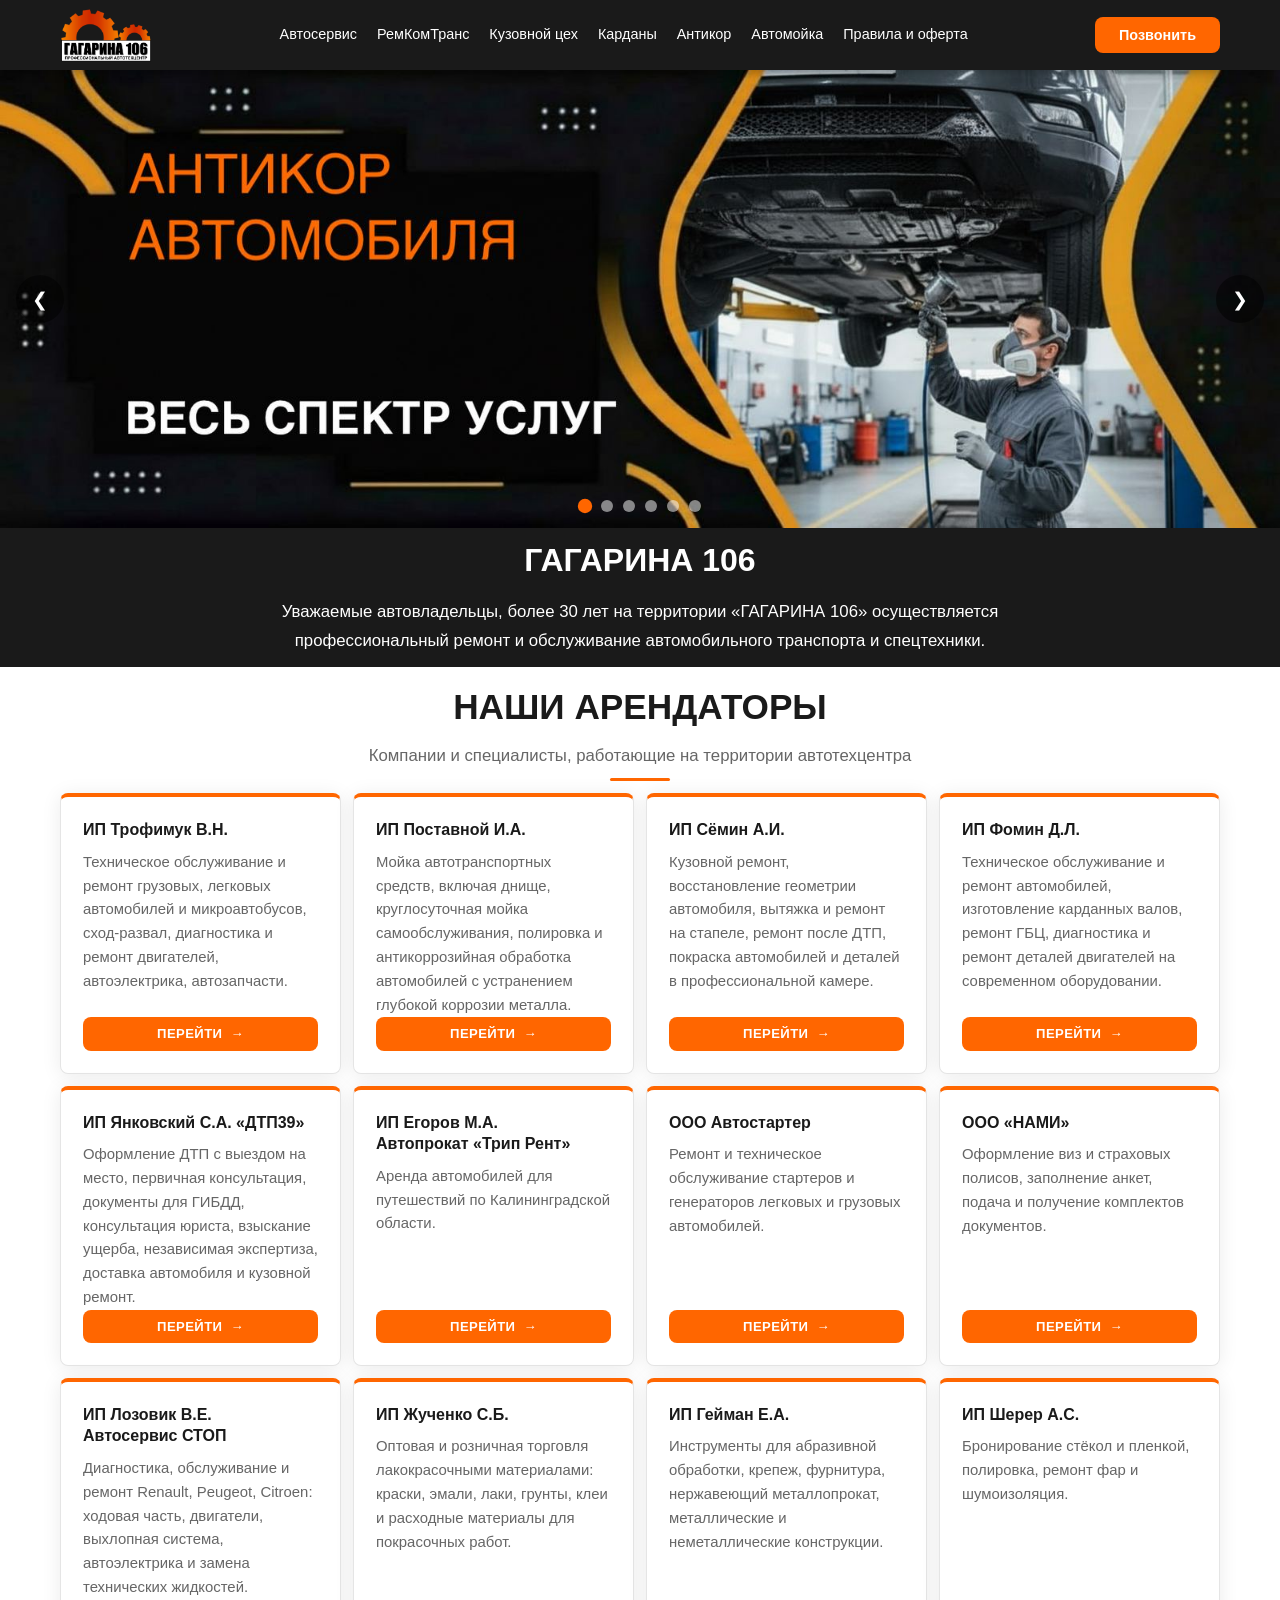
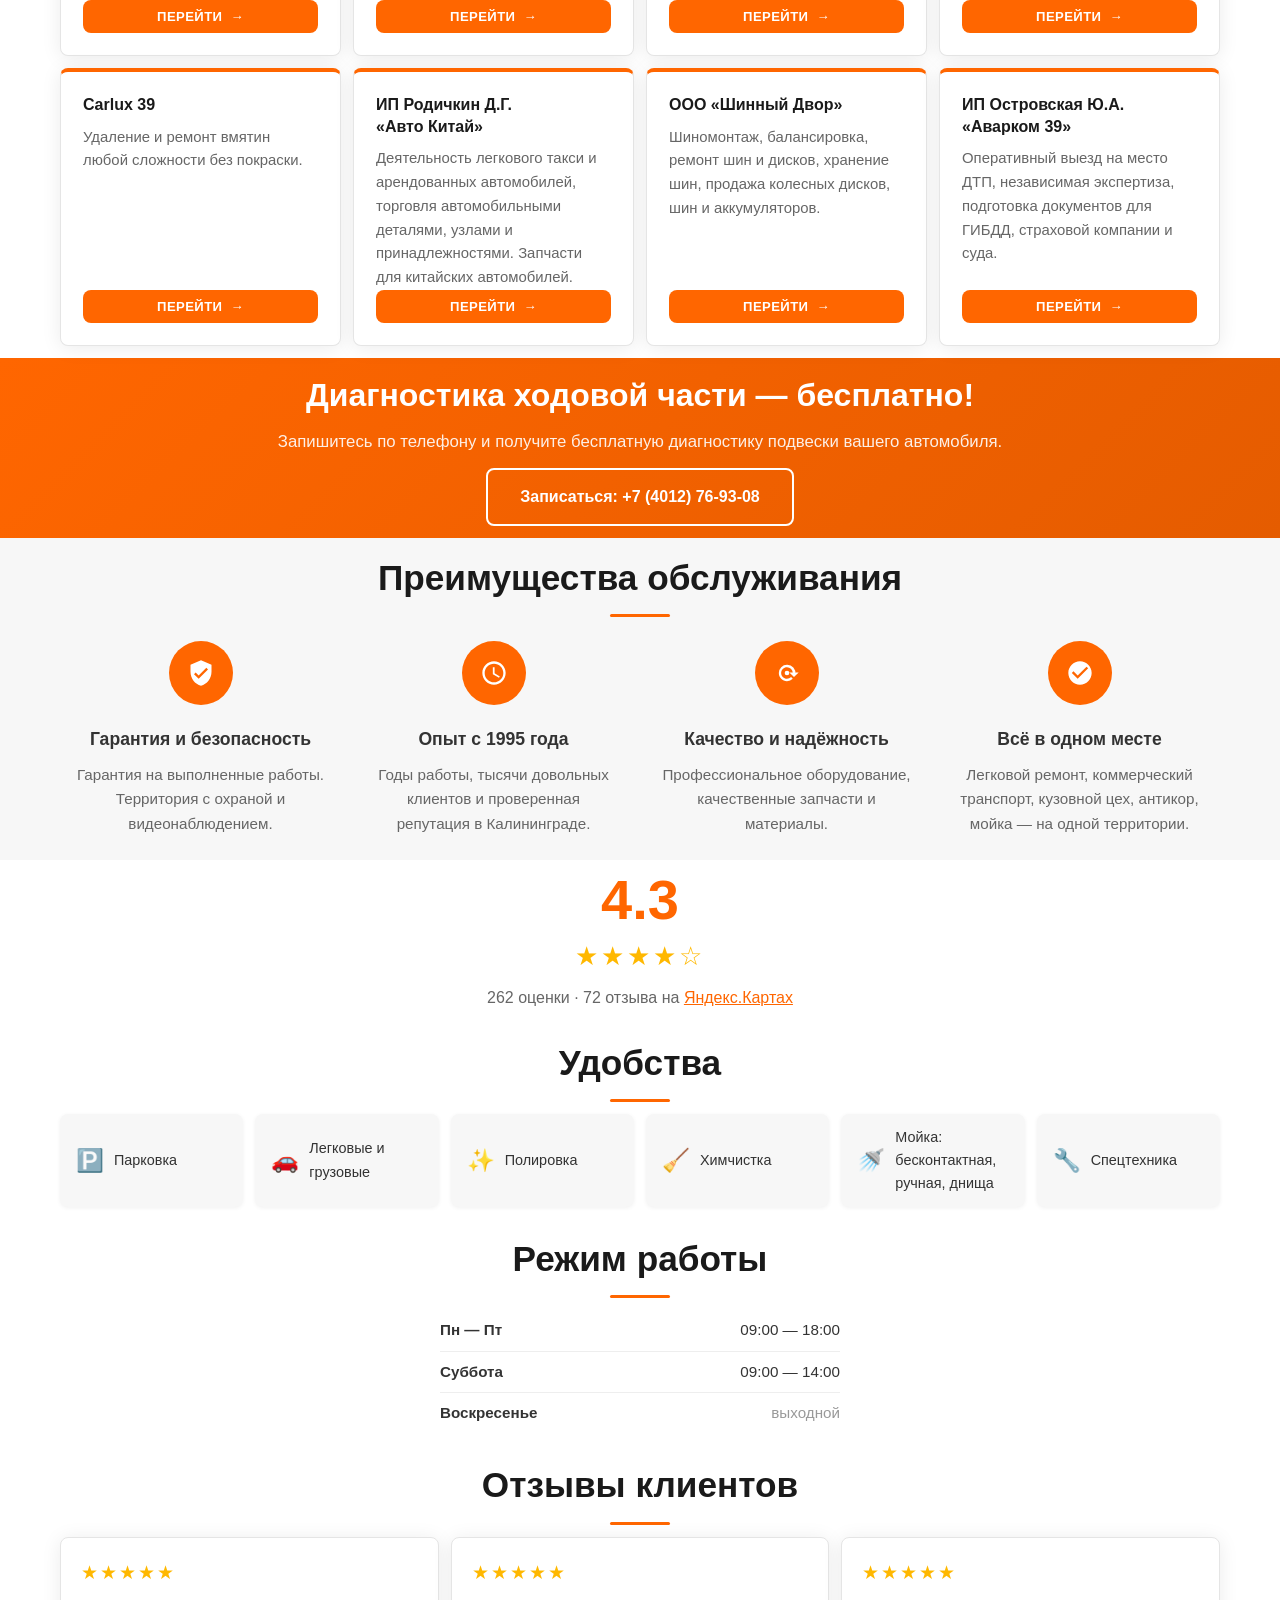
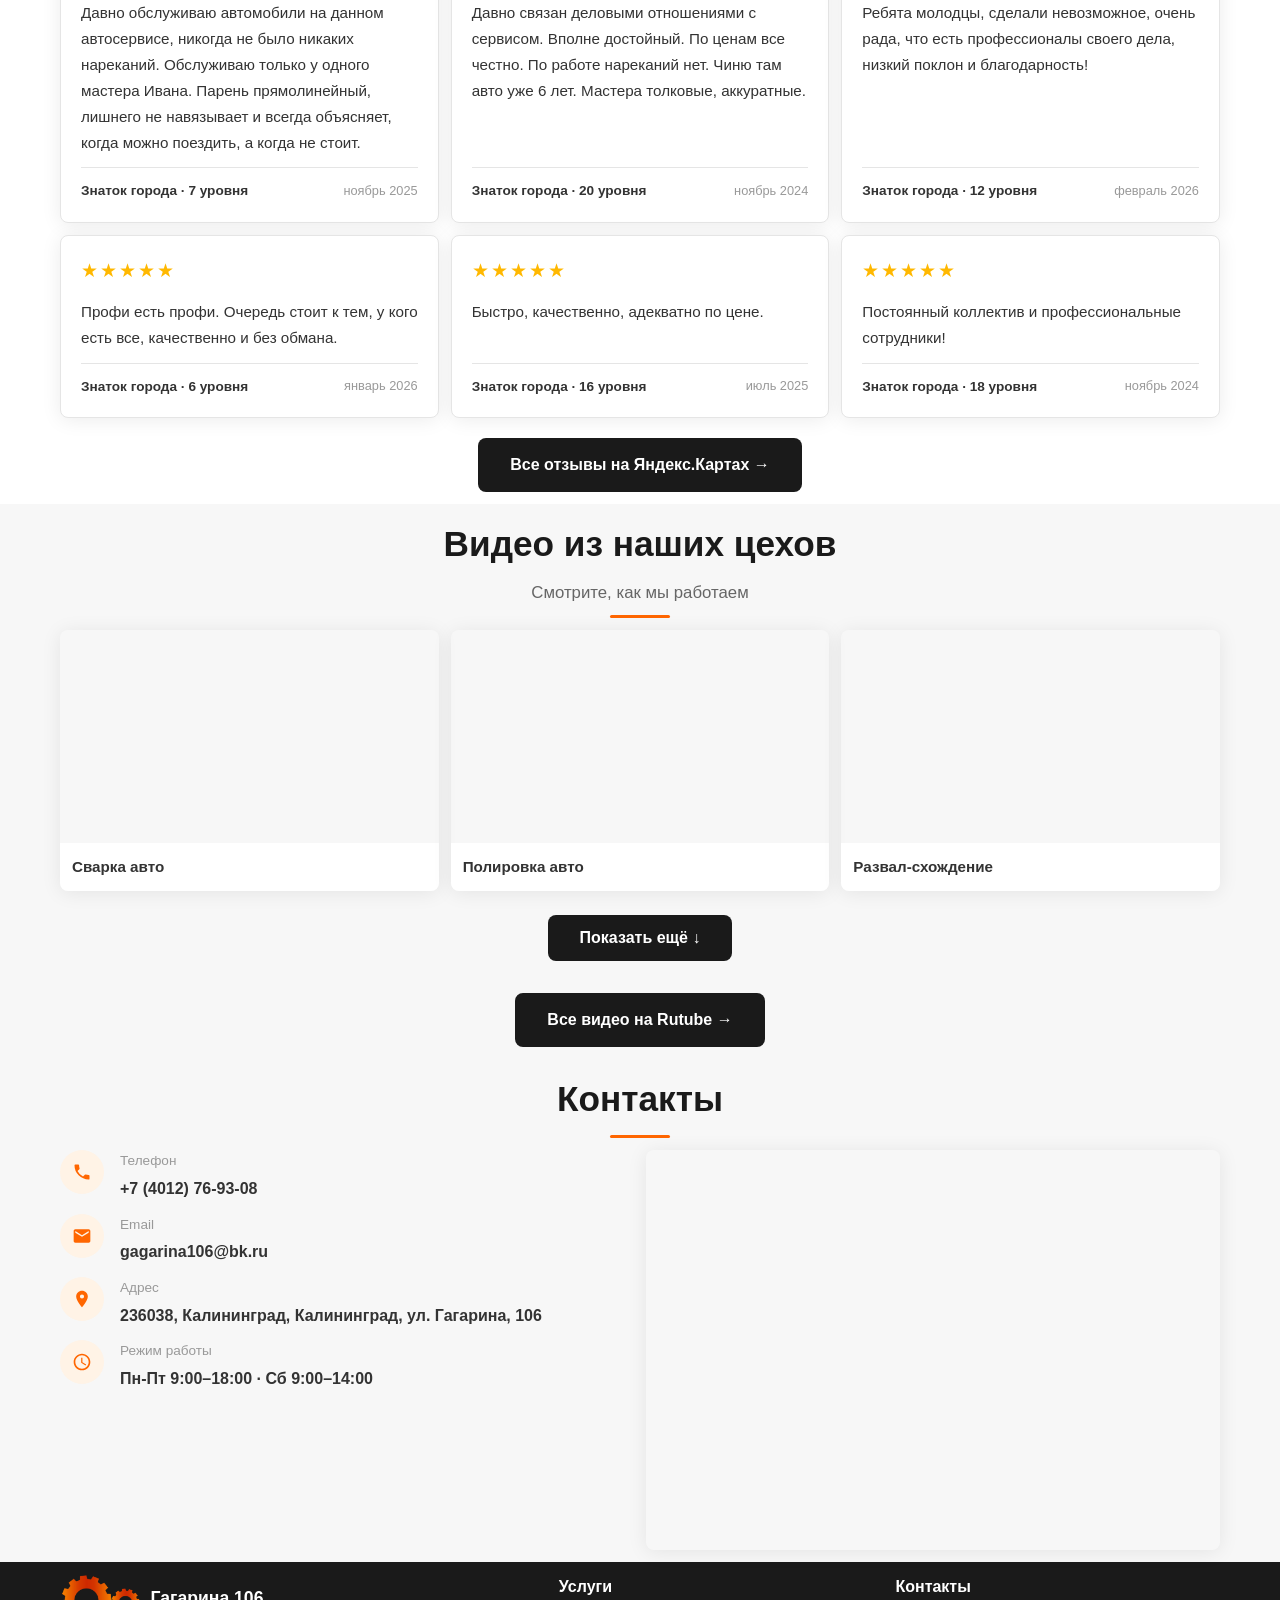
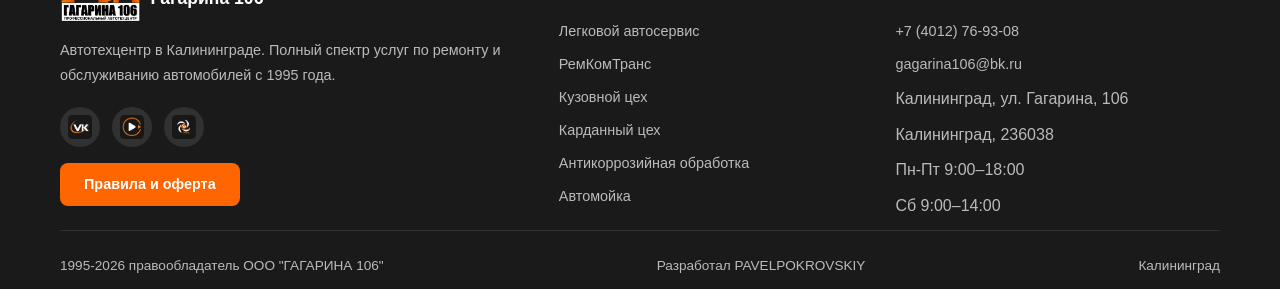
==== commit 07781171: "Split Rodichkin tenant title" ====
--- a/index.html
+++ b/index.html
@@ -248,7 +248,7 @@
         <span class="tenant-card__link">ПЕРЕЙТИ <span aria-hidden="true">→</span></span>
       </a>
       <a class="tenant-card" href="https://yandex.ru/maps/-/CTVrQJ0S" target="_blank" rel="noopener">
-        <h3 class="tenant-card__title">ИП Родичкин Д.Г. «Авто Китай»</h3>
+        <h3 class="tenant-card__title">ИП Родичкин Д.Г.<br>«Авто Китай»</h3>
         <p>Деятельность легкового такси и арендованных автомобилей, торговля автомобильными деталями, узлами и принадлежностями. Запчасти для китайских автомобилей.</p>
         <span class="tenant-card__link">ПЕРЕЙТИ <span aria-hidden="true">→</span></span>
       </a>
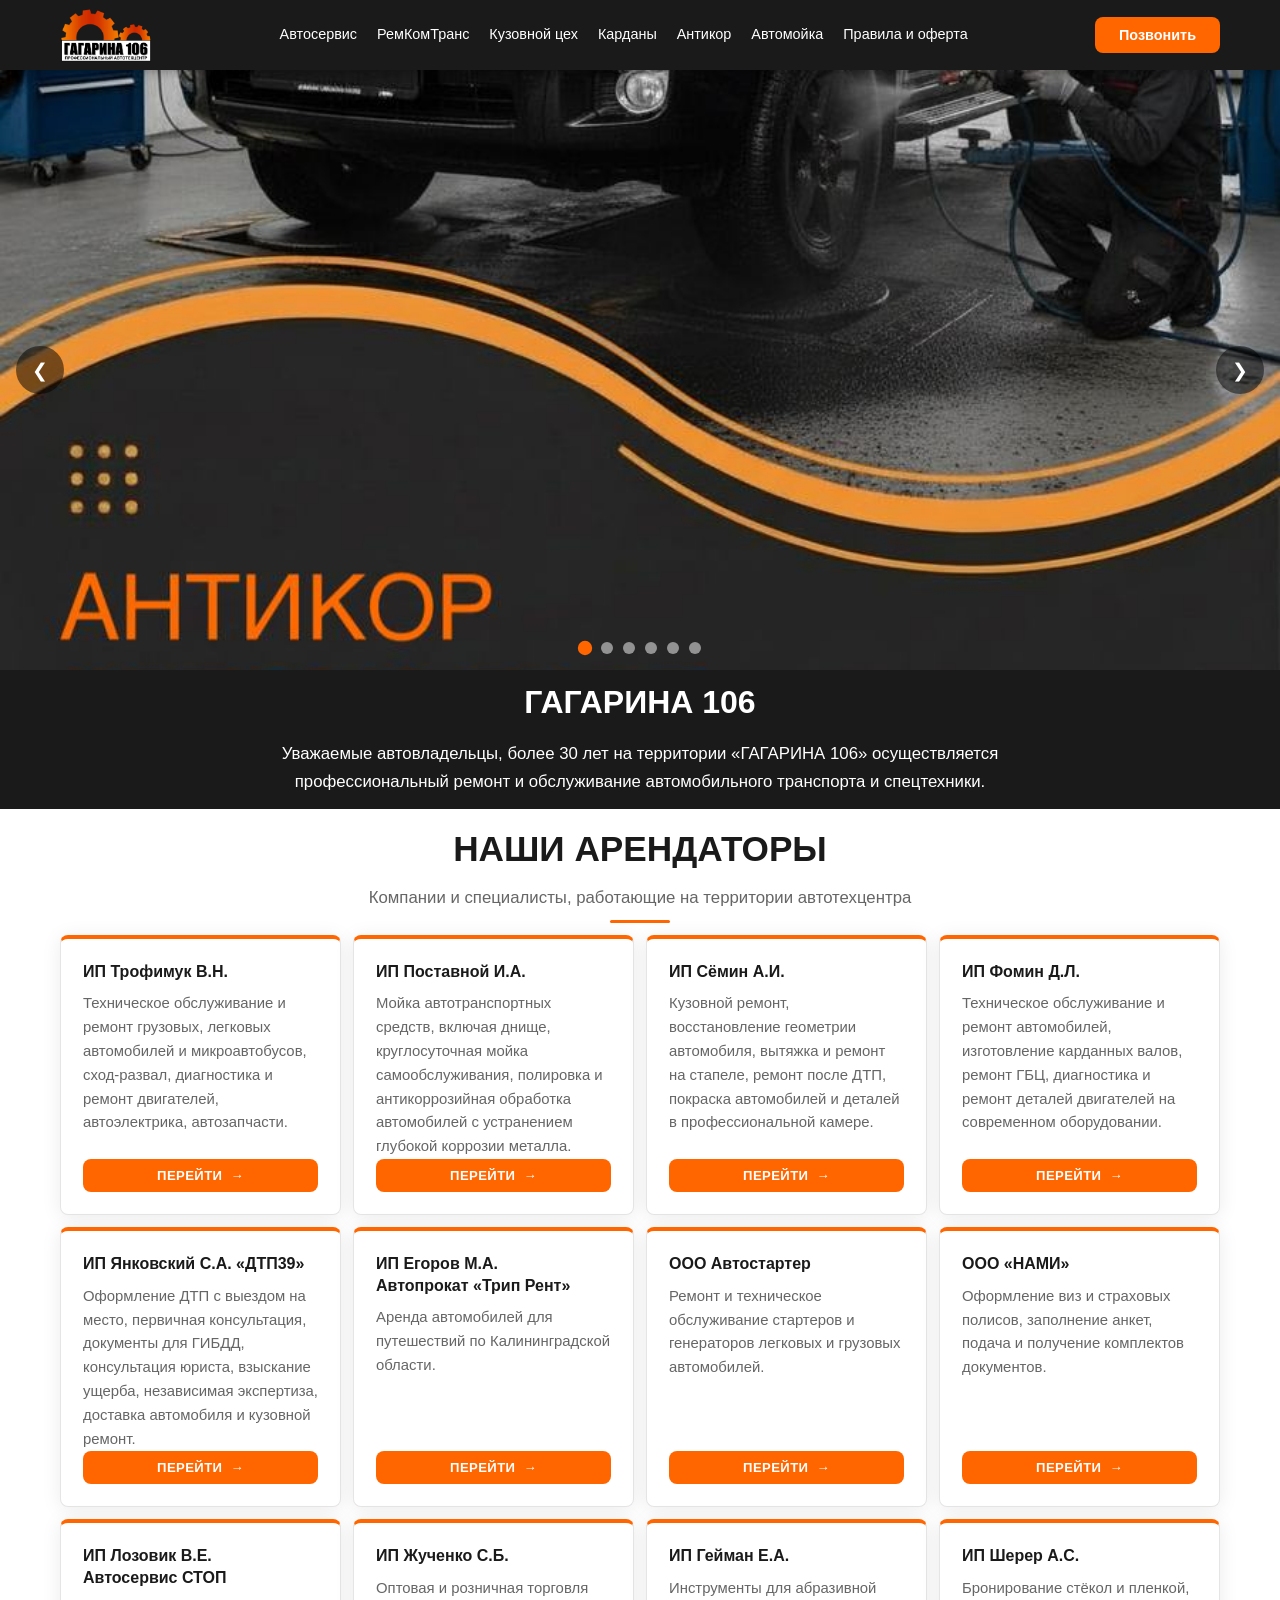
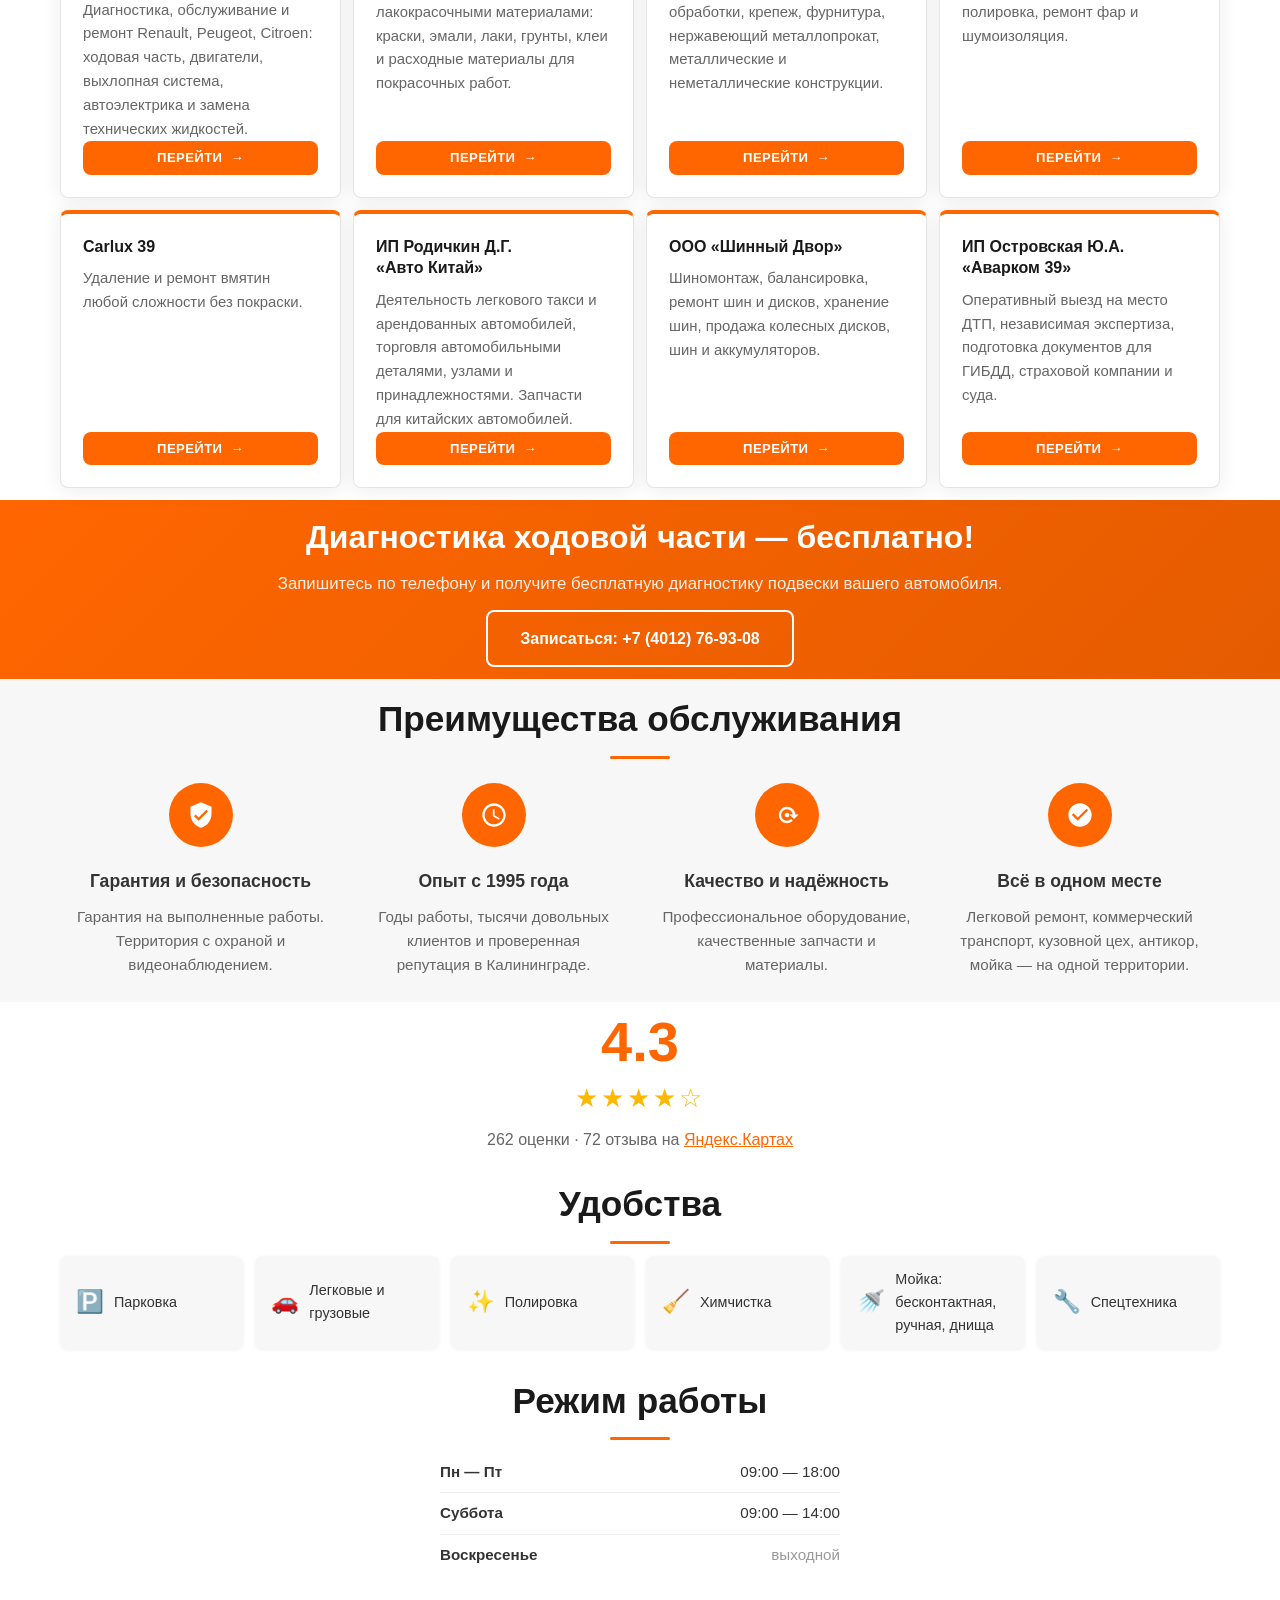
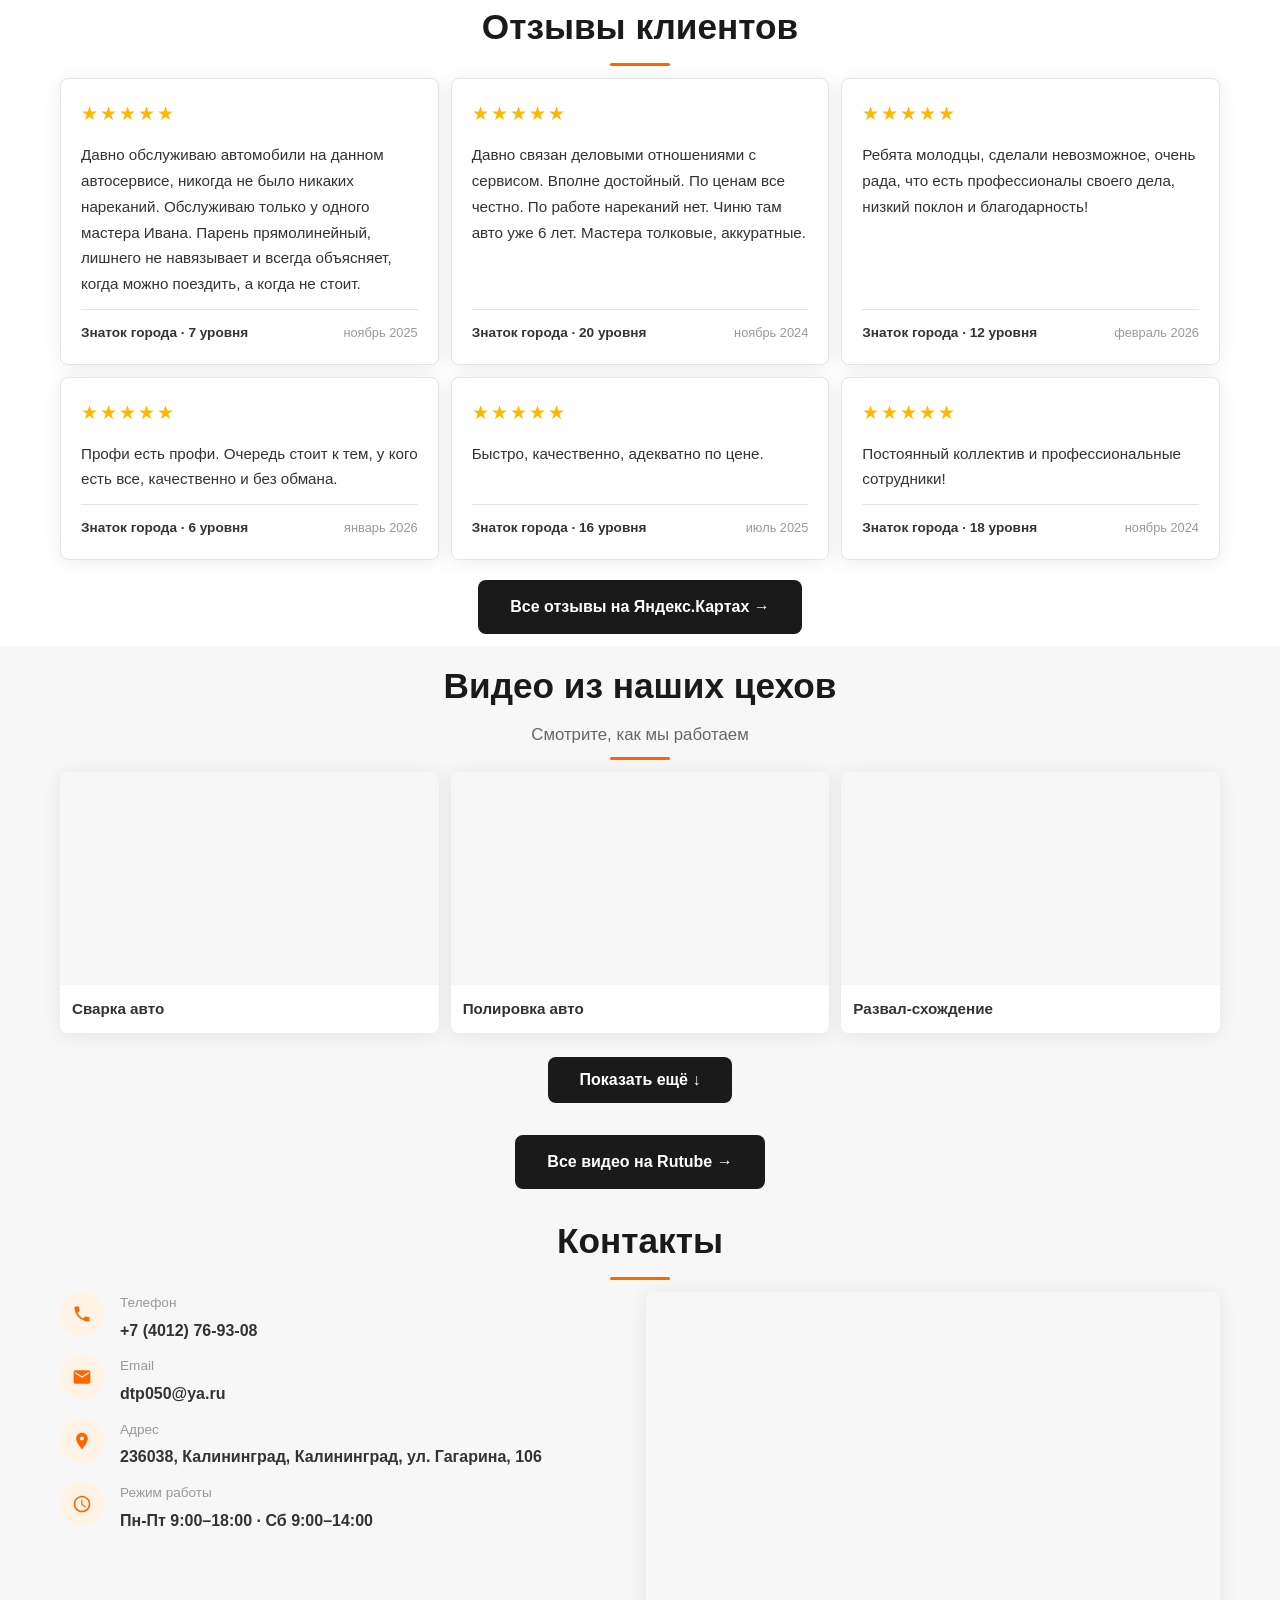
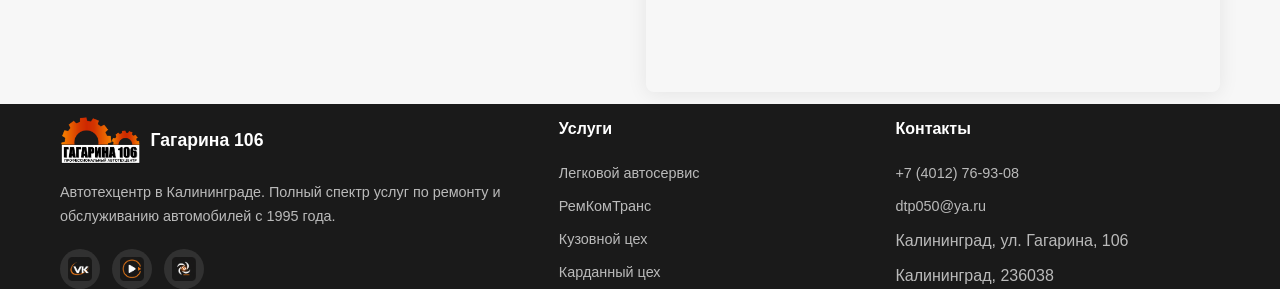
==== commit 166d4ed7: "Update site email address" ====
--- a/index.html
+++ b/index.html
@@ -3,6 +3,9 @@
 <head>
   <meta charset="UTF-8">
   <meta name="viewport" content="width=device-width, initial-scale=1.0">
+  <link rel="icon" href="favicon.ico" sizes="any">
+  <link rel="icon" type="image/svg+xml" href="img/common/favicon.svg">
+  <link rel="apple-touch-icon" href="img/common/apple-touch-icon.png">
   <title>Автотехцентр "ГАГАРИНА 106" | Калининград — Все виды ремонта автомобилей</title>
   <meta name="description" content="Автотехцентр ГАГАРИНА 106 в Калининграде — полный спектр услуг по ремонту автомобилей: автосервис, кузовной ремонт, антикор, карданы, мойка. ул. Гагарина, 106.">
   <meta name="keywords" content="автосервис Калининград, ремонт авто, кузовной ремонт, антикор, карданные валы, автомойка, ГАГАРИНА 106">
@@ -24,7 +27,7 @@
     "image": "https://gagarina106.ru/img/logo.svg",
     "url": "https://gagarina106.ru",
     "telephone": "+74012769308",
-    "email": "gagarina106@bk.ru",
+    "email": "dtp050@ya.ru",
     "address": {
       "@type": "PostalAddress",
       "streetAddress": "Калининград, ул. Гагарина, 106",
@@ -77,9 +80,9 @@
             <span class="phone-dropdown__label">Карданный цех</span>
             <span class="phone-dropdown__number">+7 (4012) 76-27-72</span>
           </a>
-          <a href="tel:+79114775106" class="phone-dropdown__item">
+          <a href="tel:+79114609961" class="phone-dropdown__item">
             <span class="phone-dropdown__label">Антикор</span>
-            <span class="phone-dropdown__number">+7 911 477-51-06</span>
+            <span class="phone-dropdown__number">+7 911 460-99-61</span>
           </a>
           <a href="tel:+79814775566" class="phone-dropdown__item">
             <span class="phone-dropdown__label">Автомойка</span>
@@ -505,7 +508,7 @@
           </div>
           <div>
             <div class="contact-item__label">Email</div>
-            <div class="contact-item__value"><a href="mailto:gagarina106@bk.ru">gagarina106@bk.ru</a></div>
+            <div class="contact-item__value"><a href="mailto:dtp050@ya.ru">dtp050@ya.ru</a></div>
           </div>
         </div>
         <div class="contact-item">
@@ -572,7 +575,7 @@
         <h4 class="footer__heading">Контакты</h4>
         <div class="footer__links">
           <a href="tel:+74012769308">+7 (4012) 76-93-08</a>
-          <a href="mailto:gagarina106@bk.ru">gagarina106@bk.ru</a>
+          <a href="mailto:dtp050@ya.ru">dtp050@ya.ru</a>
           <span>Калининград, ул. Гагарина, 106</span>
           <span>Калининград, 236038</span>
           <span>Пн-Пт 9:00–18:00</span>
--- a/css/style.css
+++ b/css/style.css
@@ -490,6 +490,7 @@
   padding: var(--gap) 0; text-align: center;
 }
 .page-hero__title { font-size: clamp(1.8rem, 4vw, 2.8rem); font-weight: 700; margin-bottom: 8px; }
+.page-hero__title span { display: inline-block; }
 .page-hero__breadcrumb { color: rgba(255,255,255,0.5); font-size: 0.9rem; }
 .page-hero__breadcrumb a { color: var(--primary); }
 .page-hero__breadcrumb a:hover { text-decoration: underline; }
@@ -511,6 +512,18 @@
   content: ''; position: absolute; left: 0; top: 16px;
   width: 8px; height: 8px; background: var(--primary);
   border-radius: 50%;
+}
+.content-image {
+  display: block;
+  margin: 18px 0 var(--gap);
+}
+.content-image img {
+  display: block;
+  width: 100%;
+  height: auto;
+}
+.content-image--wide img {
+  border-radius: var(--radius);
 }
 
 /* Service list grid */
@@ -723,6 +736,8 @@
   /* Service cards mobile padding */
   .service-card { margin-left: 0; margin-right: 0; }
   .page-hero { padding-left: 0; padding-right: 0; }
+  .page-hero__title { font-size: 1.35rem; line-height: 1.25; }
+  .page-hero__title span { display: block; }
   .promo-banner { padding-left: 0; padding-right: 0; }
   .promo-banner .container { padding: 0 16px; }
 }
@@ -742,6 +757,7 @@
   }
   .hero__actions { flex-direction: column; }
   .btn { width: 100%; justify-content: center; }
+  .page-hero__title { font-size: 1.25rem; }
   .stats-row { grid-template-columns: 1fr; }
 }
 
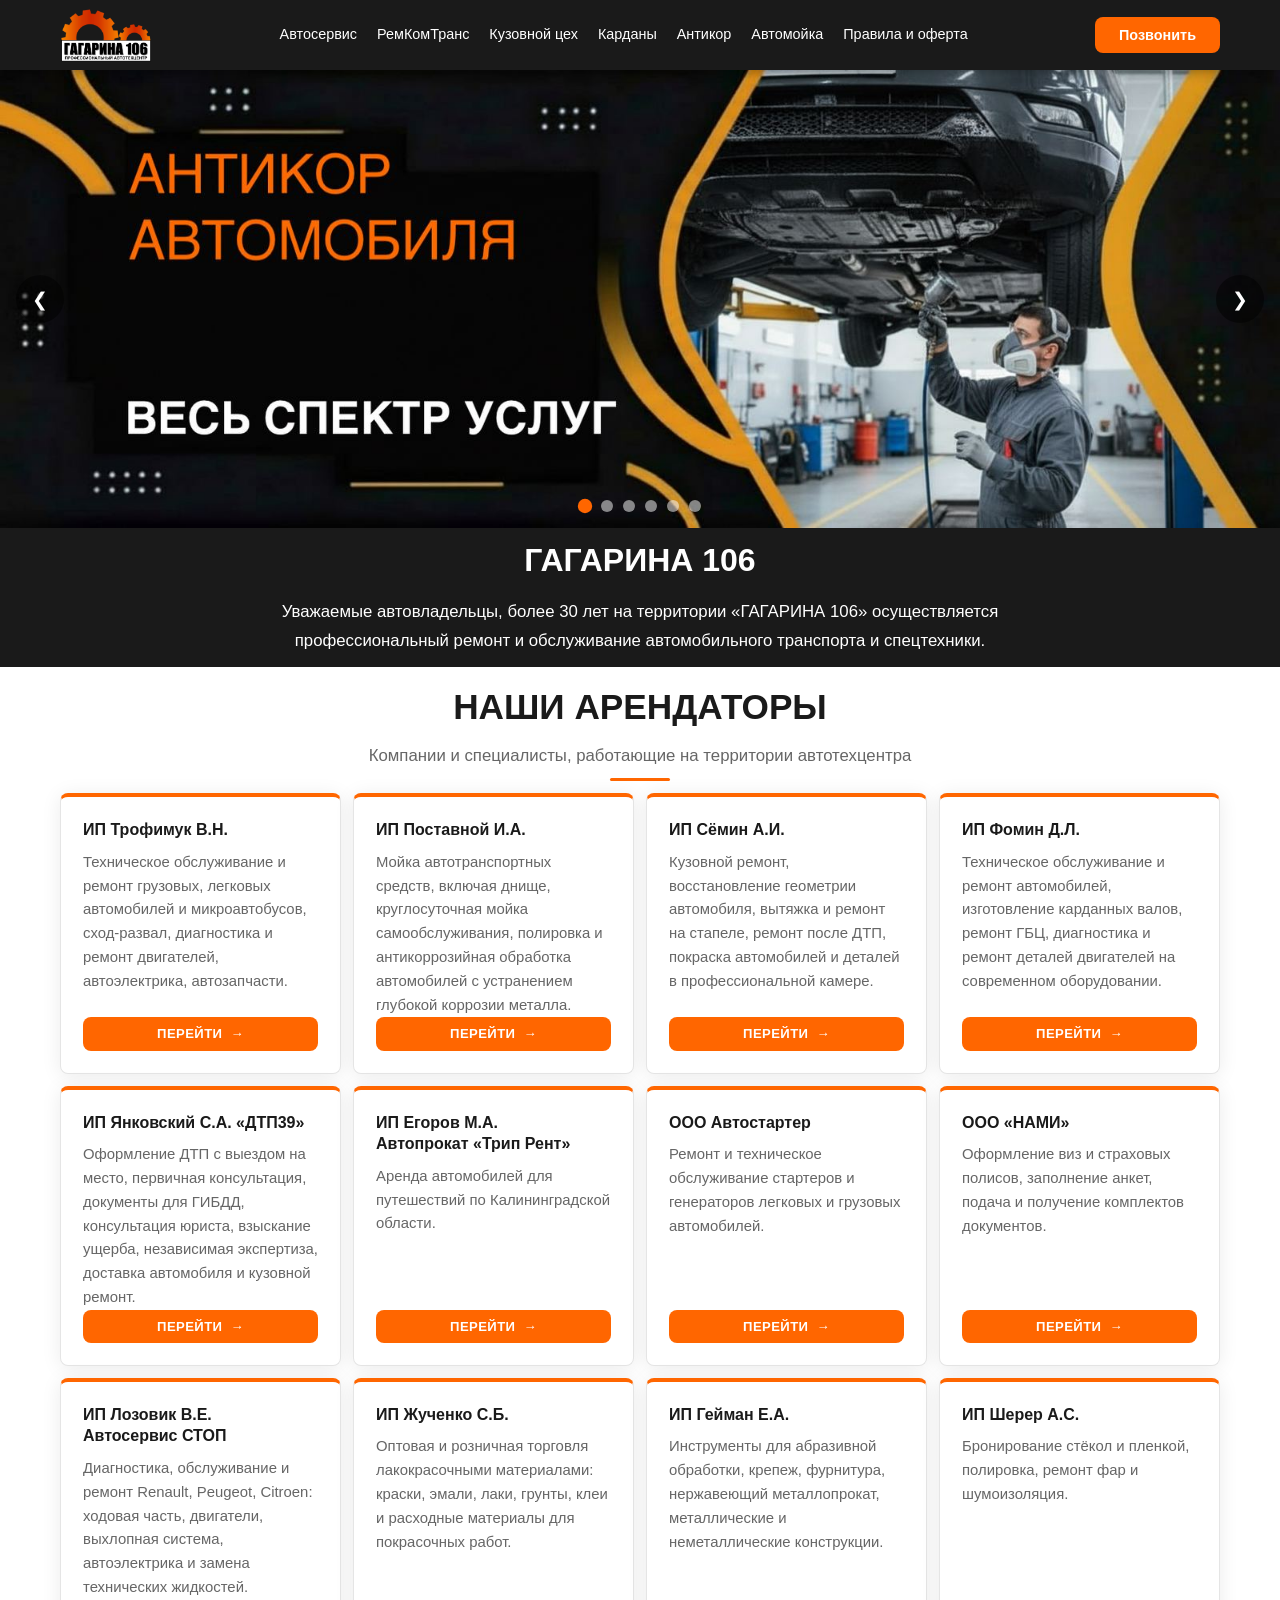
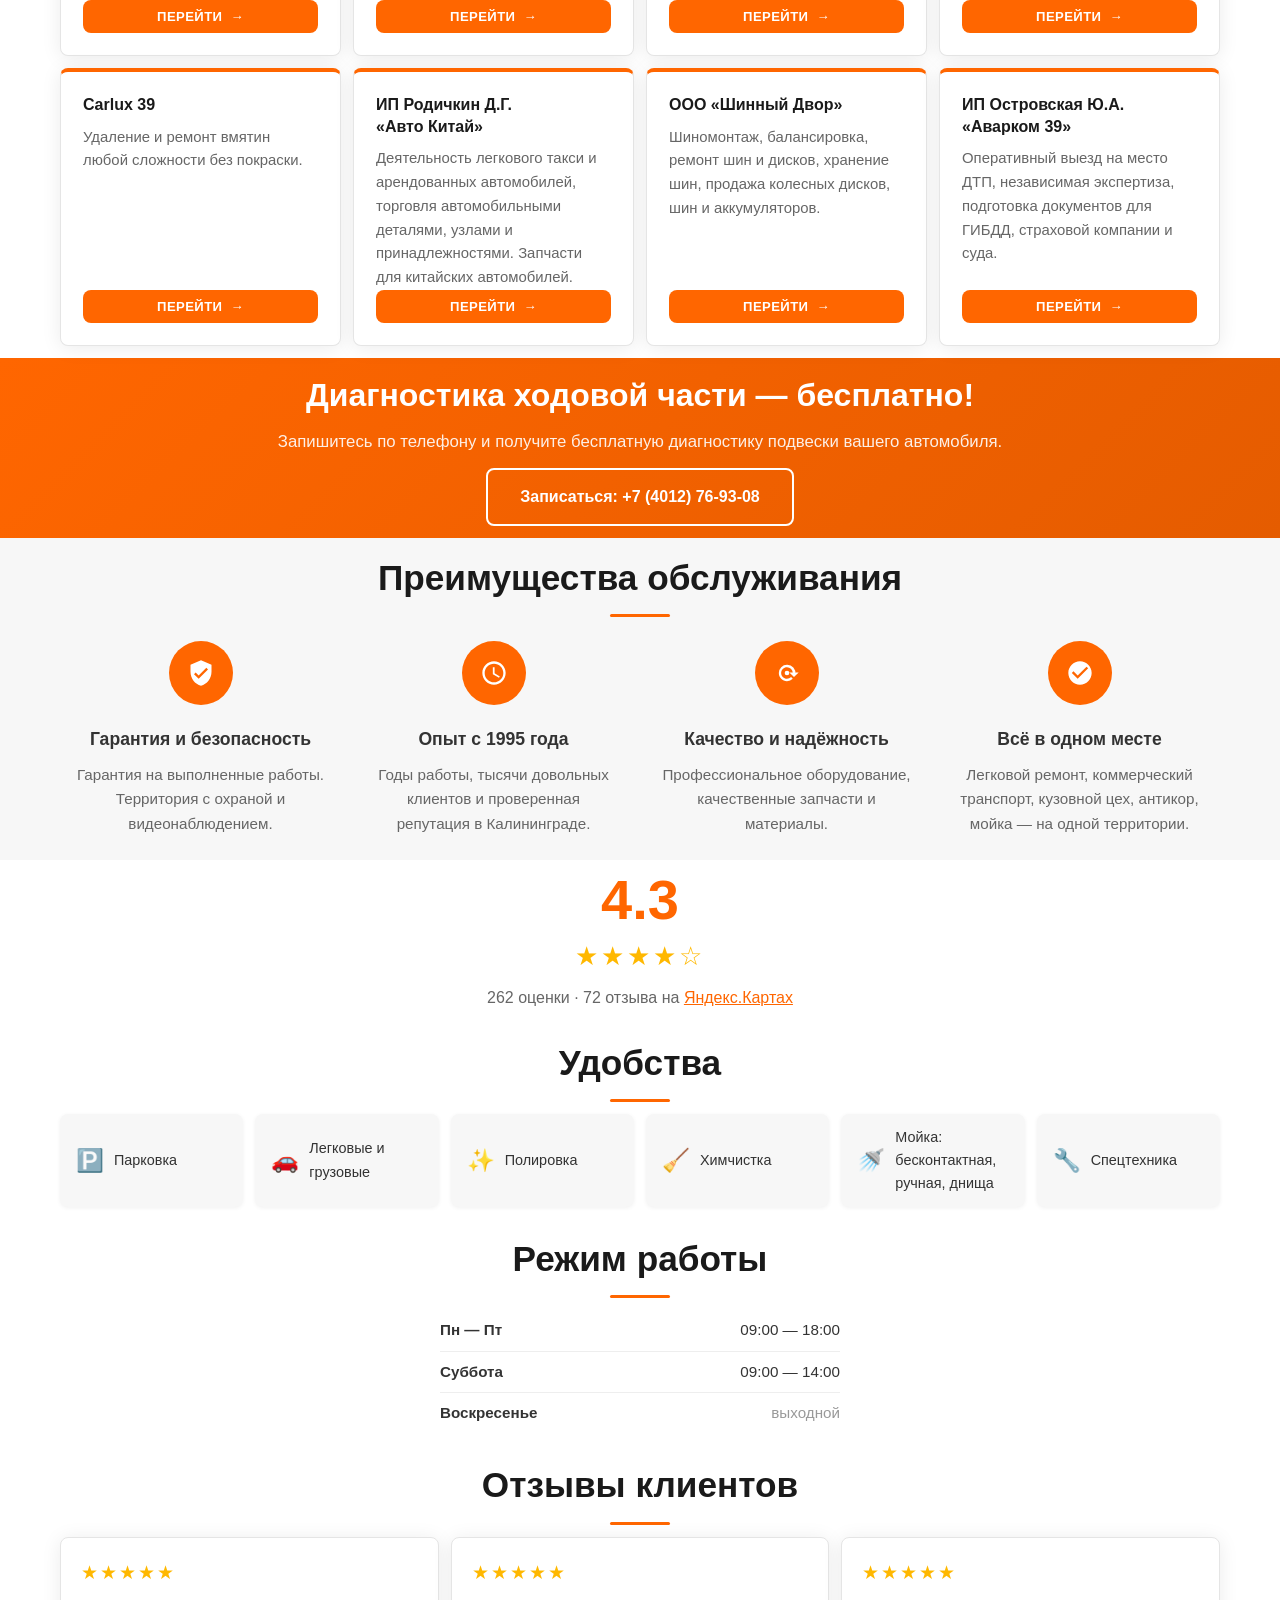
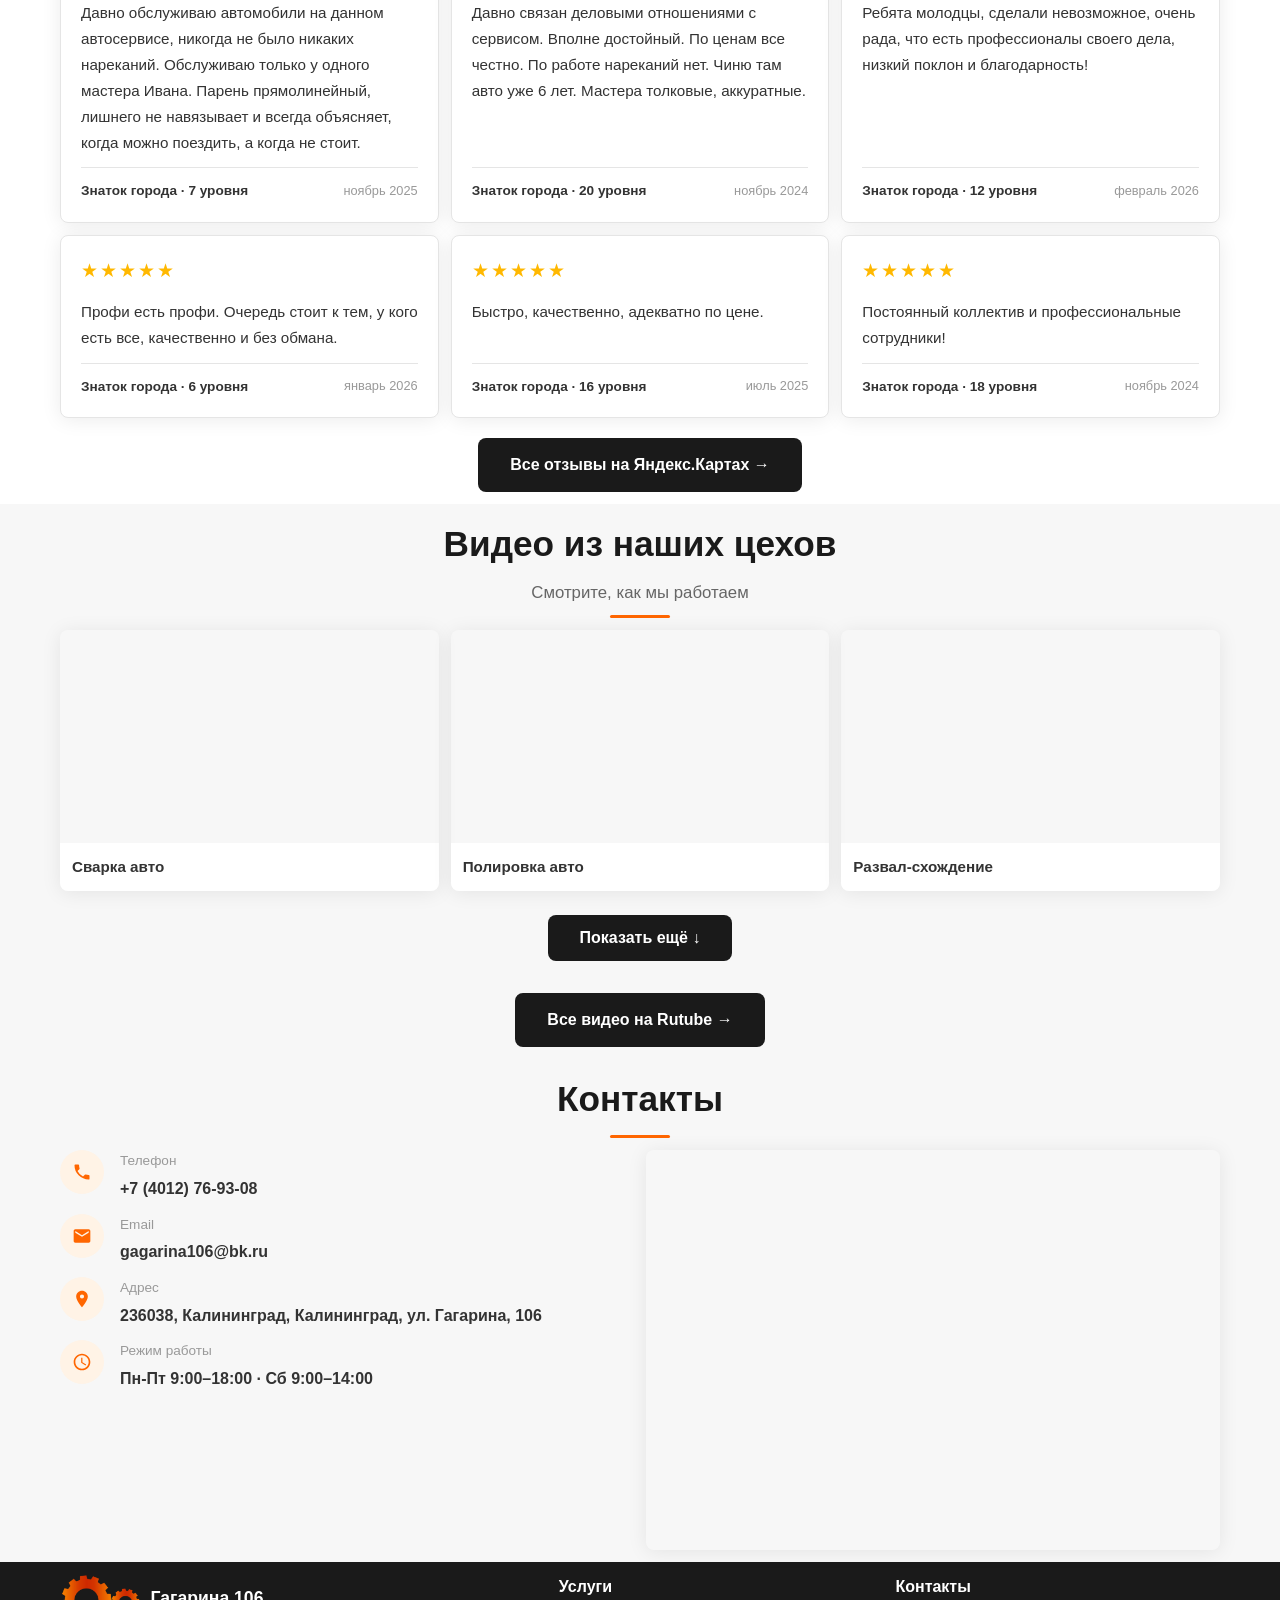
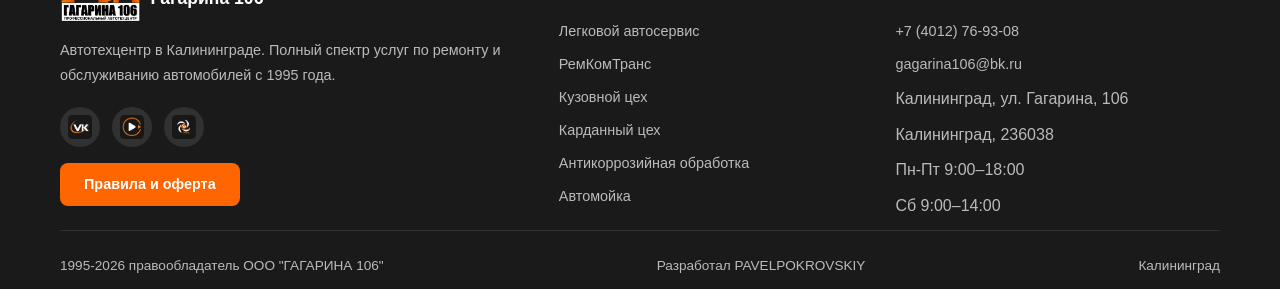
==== commit 8a24032d: "Revert "Update site email address" This reverts commit 166d4ed716a7c8de2f1a87cd8e2c84a834dadcb0." ====
--- a/index.html
+++ b/index.html
@@ -27,7 +27,7 @@
     "image": "https://gagarina106.ru/img/logo.svg",
     "url": "https://gagarina106.ru",
     "telephone": "+74012769308",
-    "email": "dtp050@ya.ru",
+    "email": "gagarina106@bk.ru",
     "address": {
       "@type": "PostalAddress",
       "streetAddress": "Калининград, ул. Гагарина, 106",
@@ -508,7 +508,7 @@
           </div>
           <div>
             <div class="contact-item__label">Email</div>
-            <div class="contact-item__value"><a href="mailto:dtp050@ya.ru">dtp050@ya.ru</a></div>
+            <div class="contact-item__value"><a href="mailto:gagarina106@bk.ru">gagarina106@bk.ru</a></div>
           </div>
         </div>
         <div class="contact-item">
@@ -575,7 +575,7 @@
         <h4 class="footer__heading">Контакты</h4>
         <div class="footer__links">
           <a href="tel:+74012769308">+7 (4012) 76-93-08</a>
-          <a href="mailto:dtp050@ya.ru">dtp050@ya.ru</a>
+          <a href="mailto:gagarina106@bk.ru">gagarina106@bk.ru</a>
           <span>Калининград, ул. Гагарина, 106</span>
           <span>Калининград, 236038</span>
           <span>Пн-Пт 9:00–18:00</span>
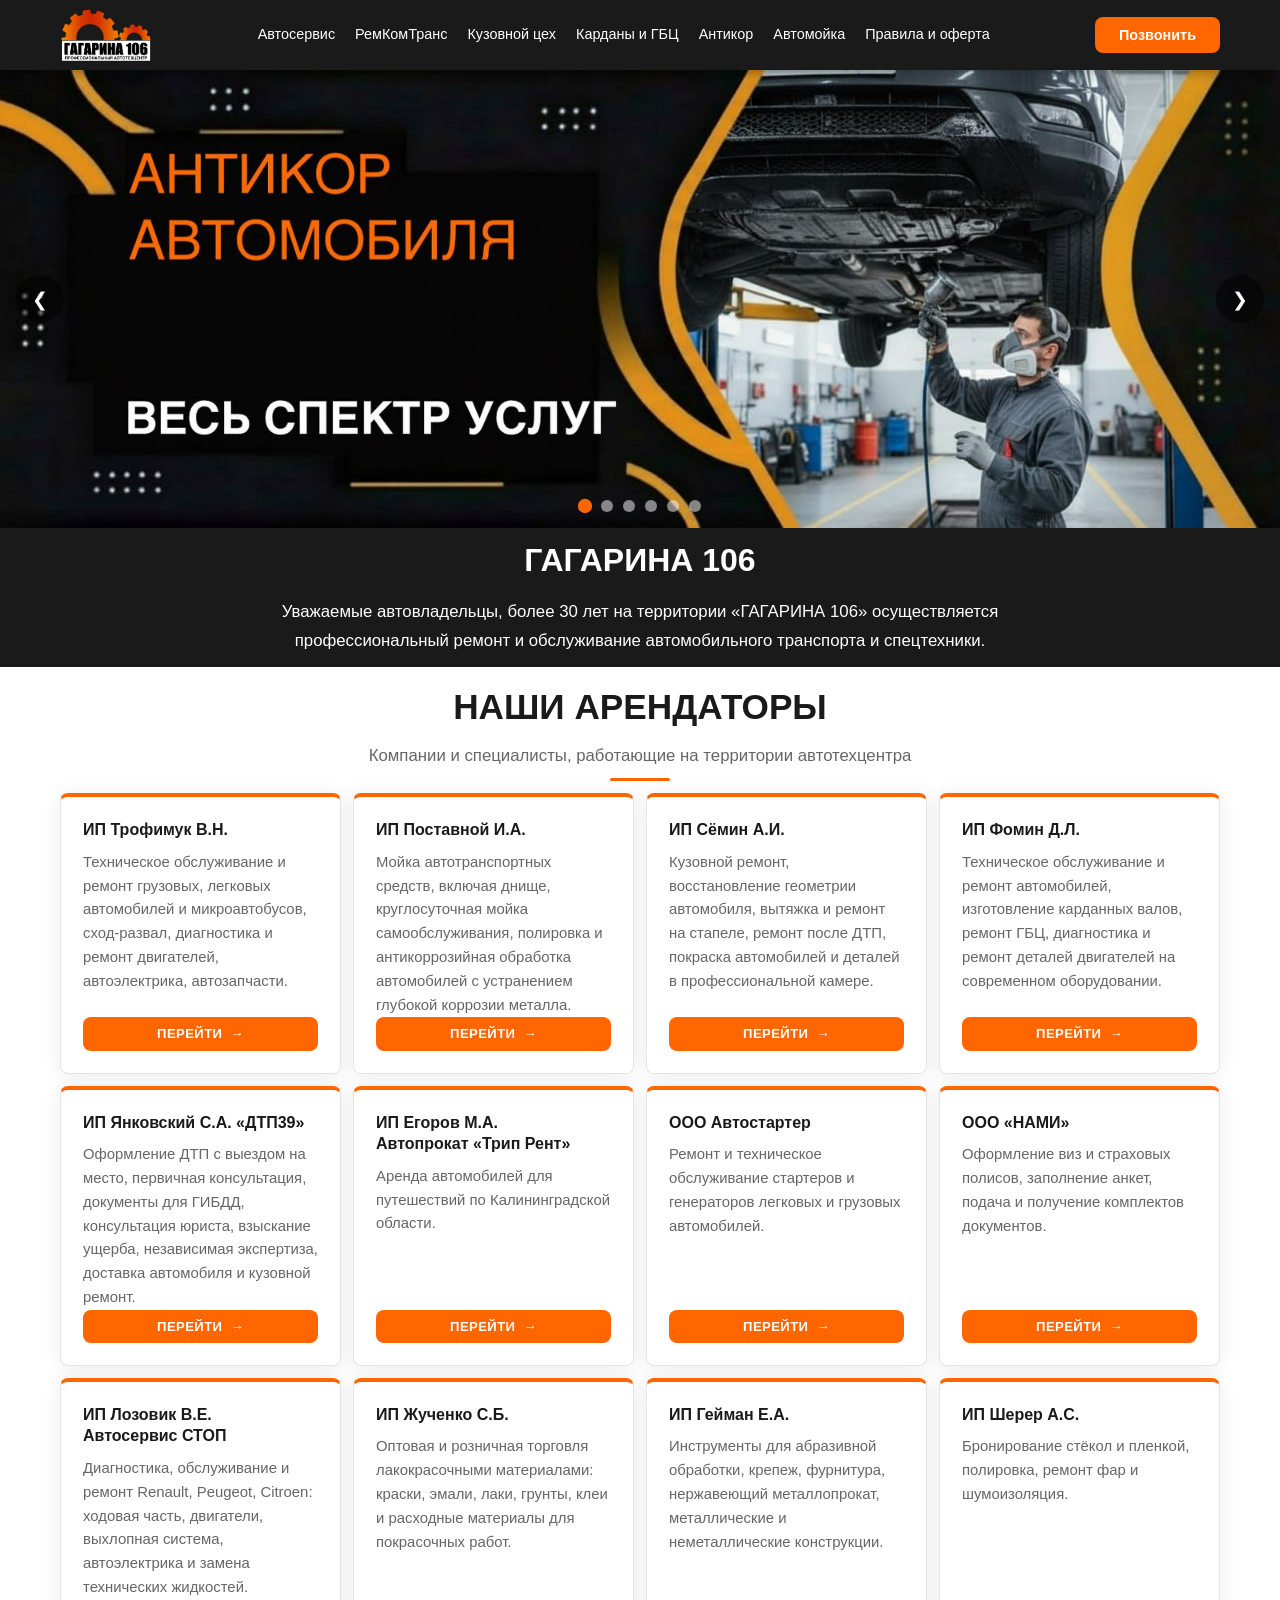
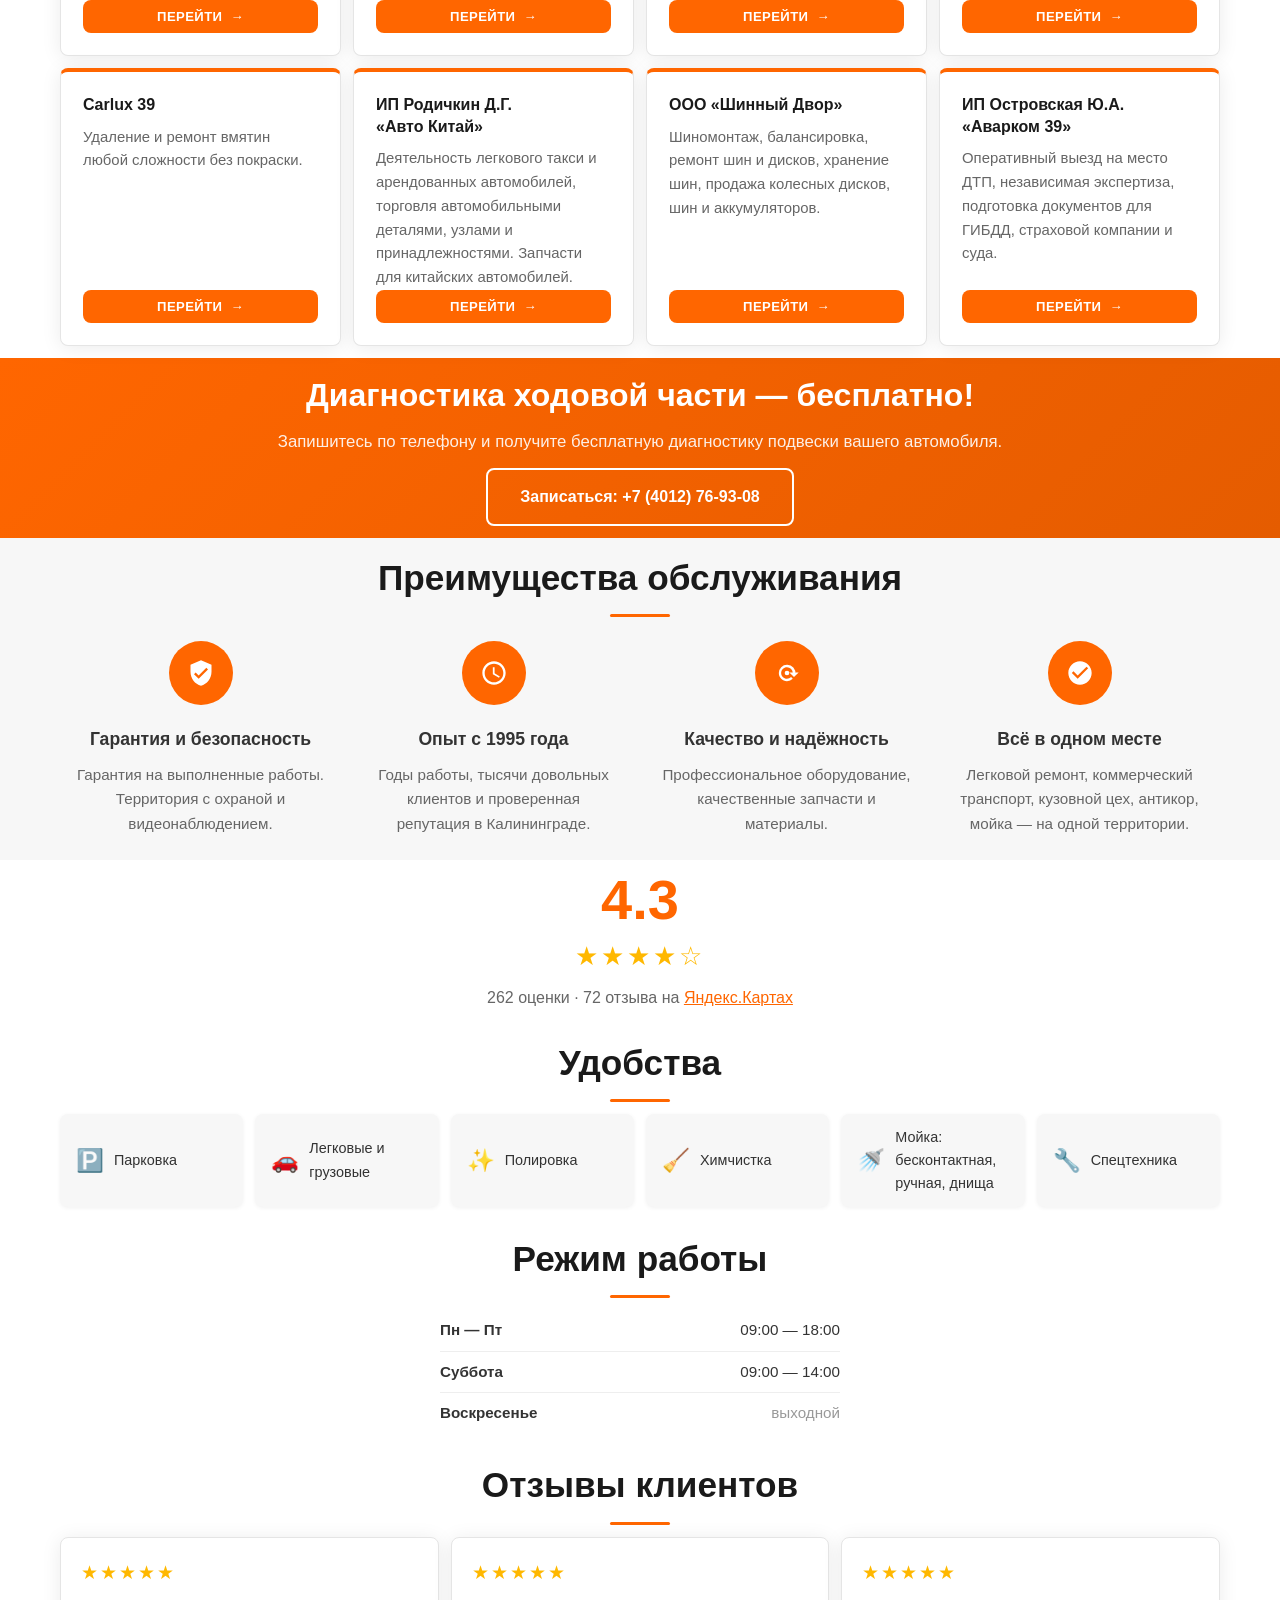
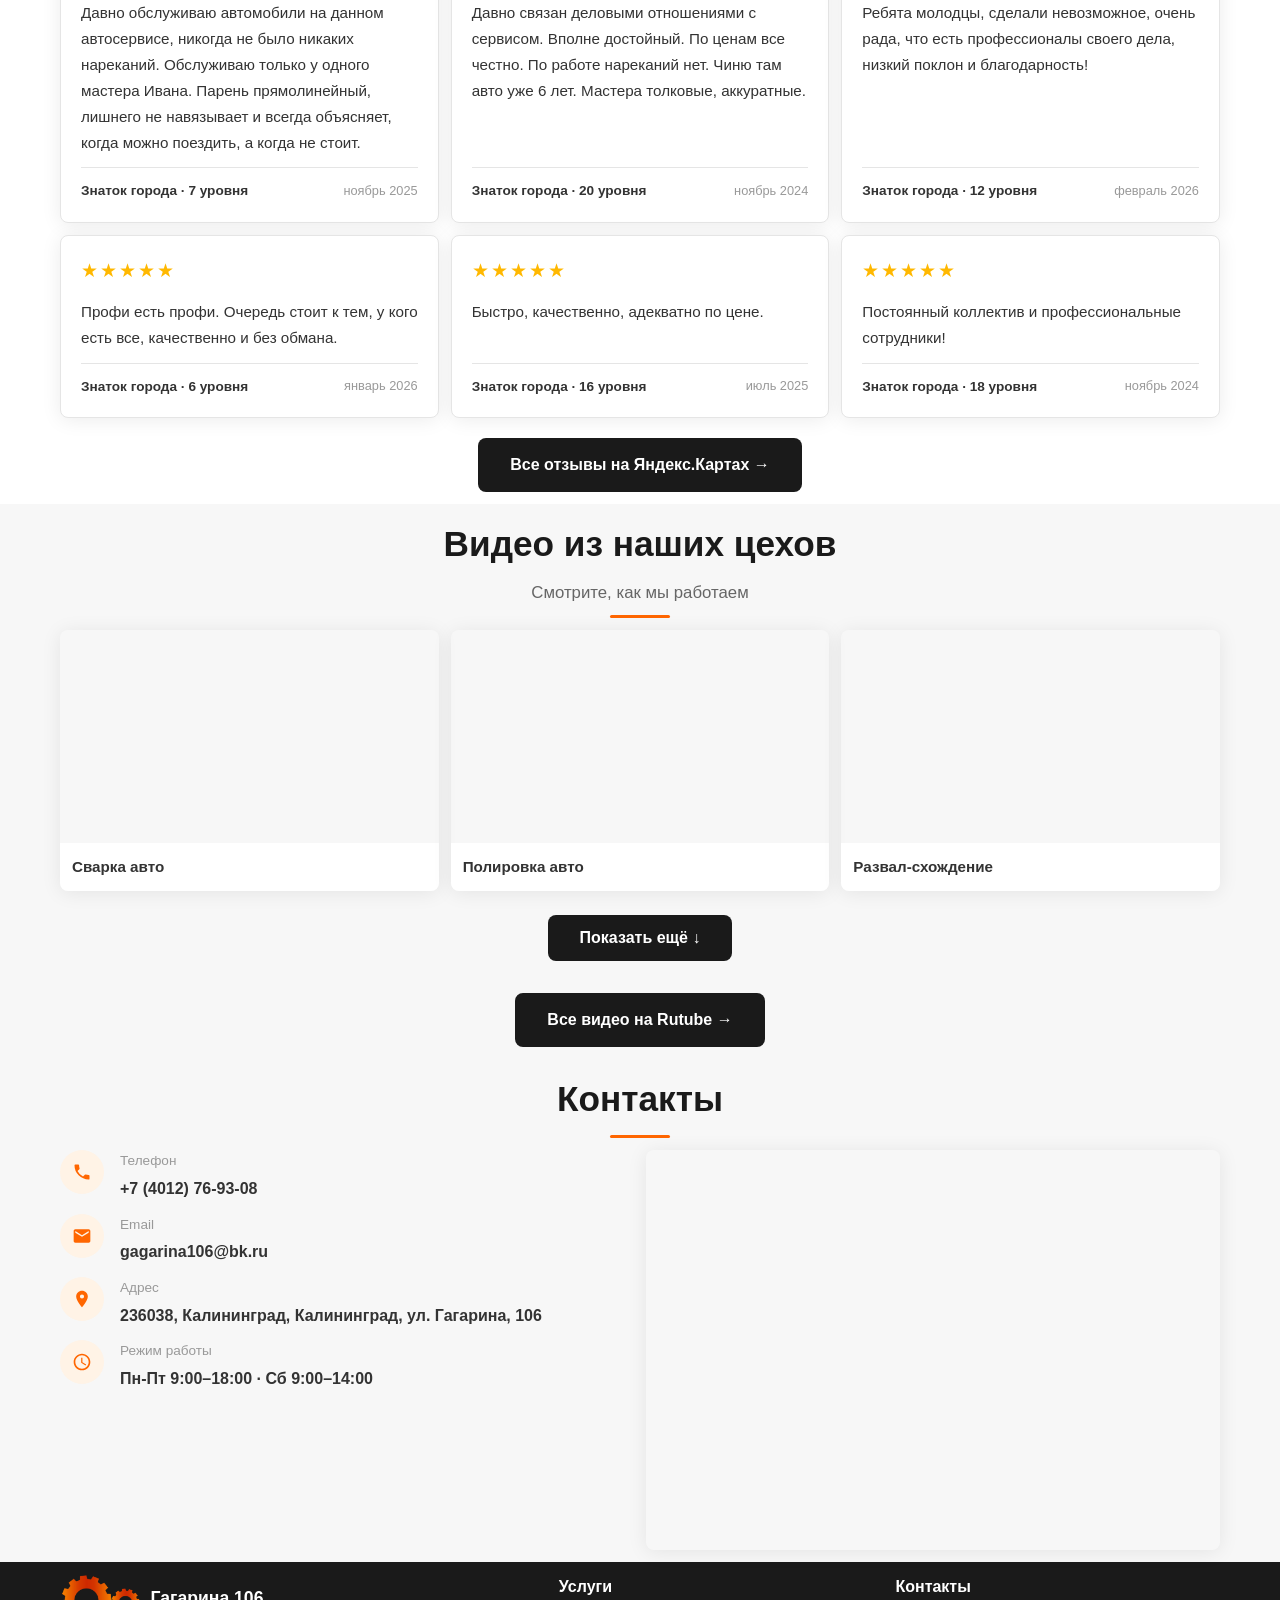
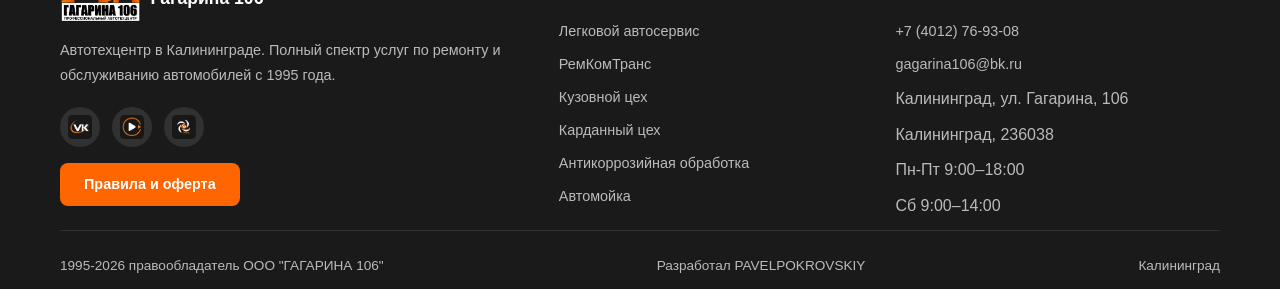
==== commit 0fb09796: "Update kardani GBC navigation" ====
--- a/index.html
+++ b/index.html
@@ -55,7 +55,7 @@
       <a href="legkovoy">Автосервис</a>
       <a href="remkomtrans">РемКомТранс</a>
       <a href="kuzovnoy">Кузовной цех</a>
-      <a href="kardani">Карданы</a>
+      <a href="kardani">Карданы и ГБЦ</a>
       <a href="antikor">Антикор</a>
       <a href="avtomoika">Автомойка</a>
       <a href="pravila-i-oferta">Правила и оферта</a>
@@ -80,6 +80,10 @@
             <span class="phone-dropdown__label">Карданный цех</span>
             <span class="phone-dropdown__number">+7 (4012) 76-27-72</span>
           </a>
+          <a href="tel:+74012767678" class="phone-dropdown__item">
+            <span class="phone-dropdown__label">Ремонт ГБЦ</span>
+            <span class="phone-dropdown__number">+7 (4012) 76-76-78</span>
+          </a>
           <a href="tel:+79114609961" class="phone-dropdown__item">
             <span class="phone-dropdown__label">Антикор</span>
             <span class="phone-dropdown__number">+7 911 460-99-61</span>
@@ -103,7 +107,7 @@
   <a href="legkovoy">Автосервис</a>
   <a href="remkomtrans">РемКомТранс</a>
   <a href="kuzovnoy">Кузовной цех</a>
-  <a href="kardani">Карданы</a>
+  <a href="kardani">Карданы и ГБЦ</a>
   <a href="antikor">Антикор</a>
   <a href="avtomoika">Автомойка</a>
   <a href="pravila-i-oferta">Правила и оферта</a>
--- a/css/style.css
+++ b/css/style.css
@@ -381,6 +381,12 @@
 }
 .promo-banner__title { font-size: clamp(1.4rem, 3vw, 2rem); font-weight: 700; margin-bottom: 8px; }
 .promo-banner__desc { font-size: 1.05rem; opacity: 0.9; margin-bottom: var(--gap); }
+.promo-banner__actions {
+  display: flex;
+  gap: 14px;
+  justify-content: center;
+  flex-wrap: wrap;
+}
 
 /* ====== REVIEWS ====== */
 .reviews-grid {
@@ -740,6 +746,7 @@
   .page-hero__title span { display: block; }
   .promo-banner { padding-left: 0; padding-right: 0; }
   .promo-banner .container { padding: 0 16px; }
+  .promo-banner__actions { gap: 10px; }
 }
 
 @media (max-width: 480px) {
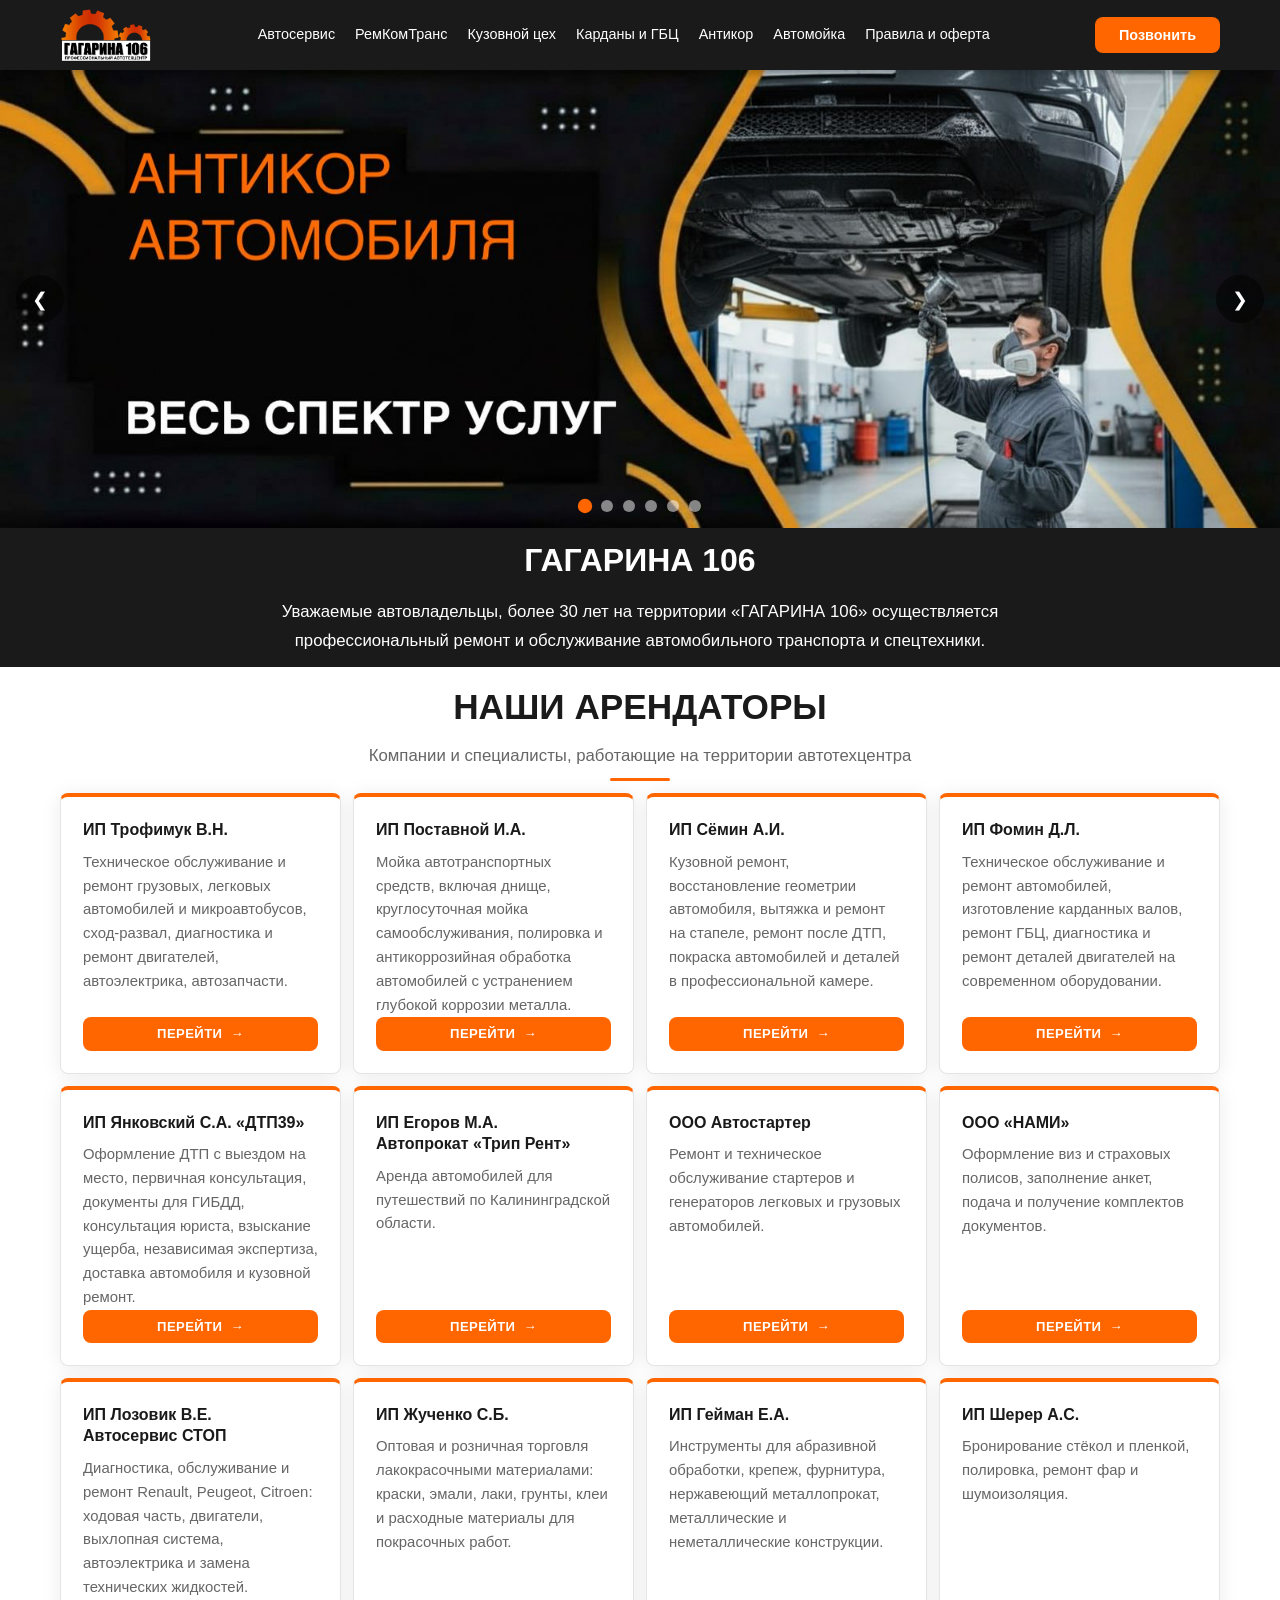
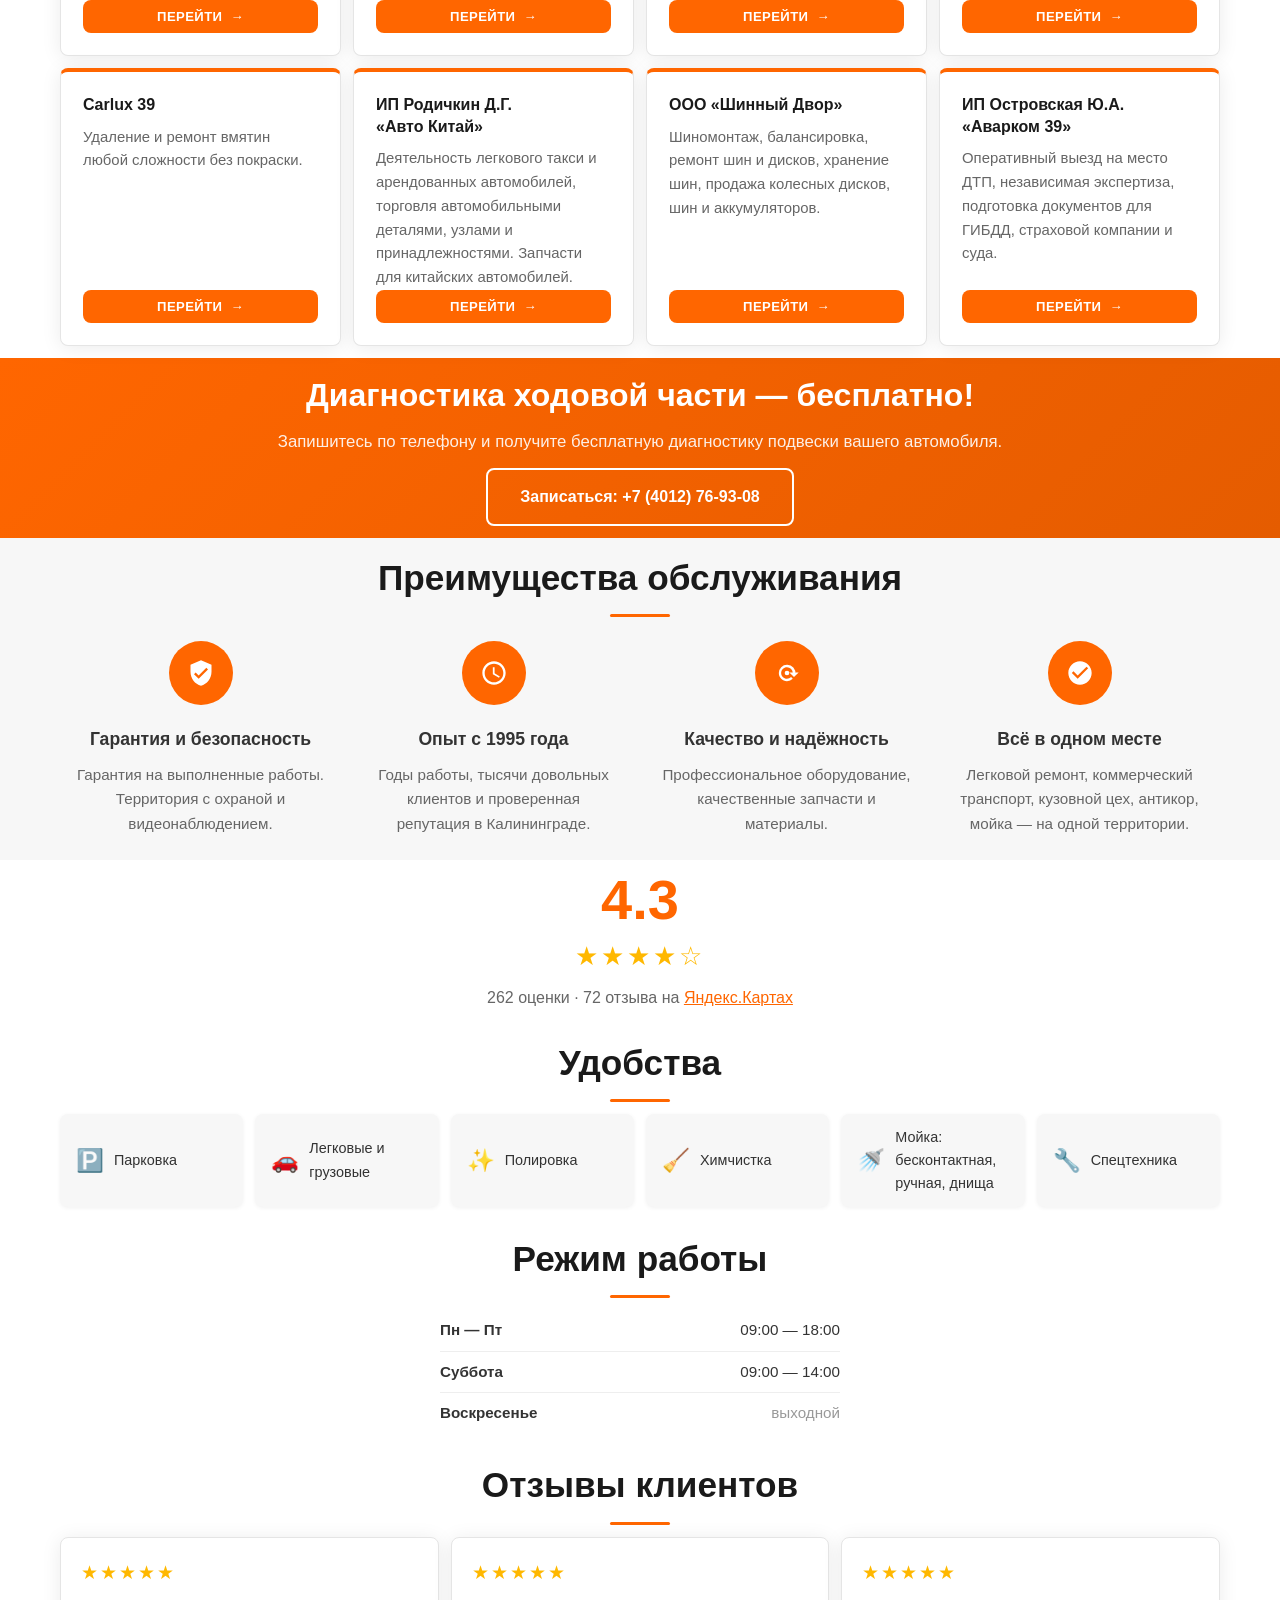
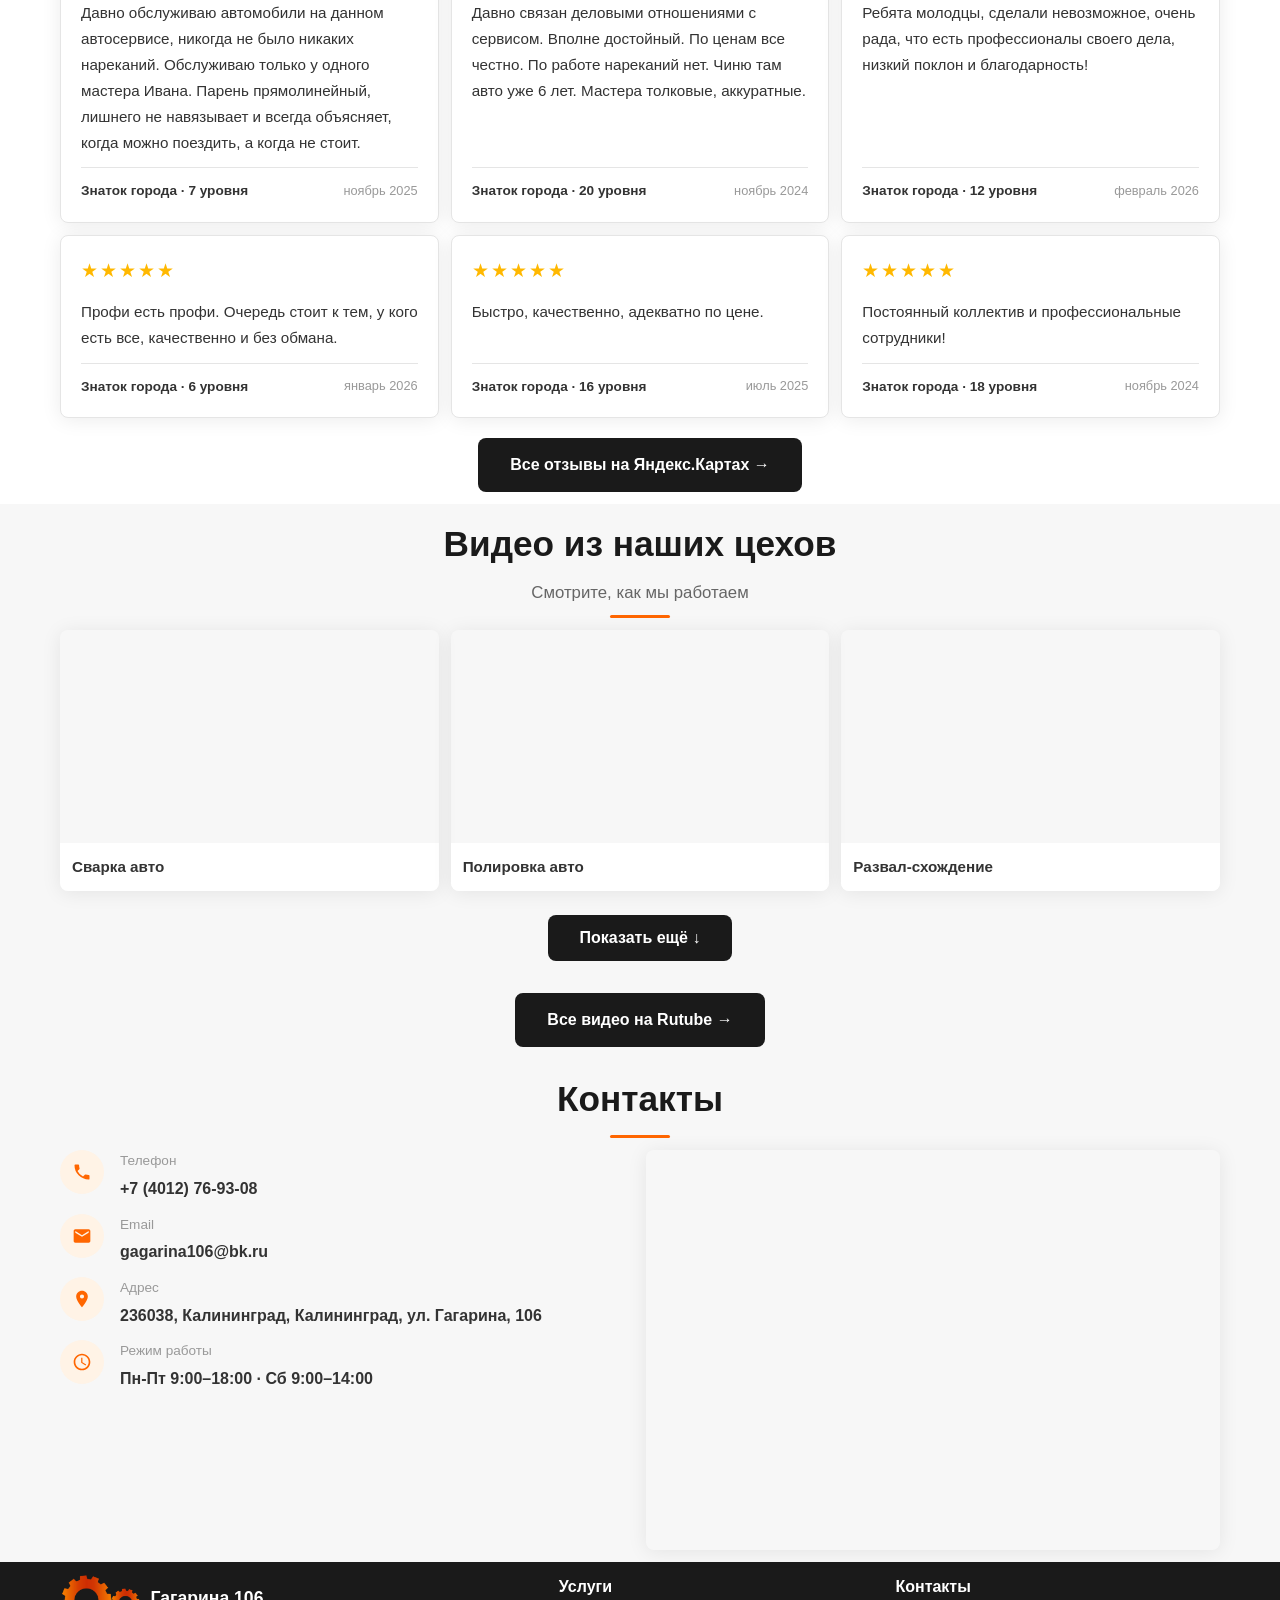
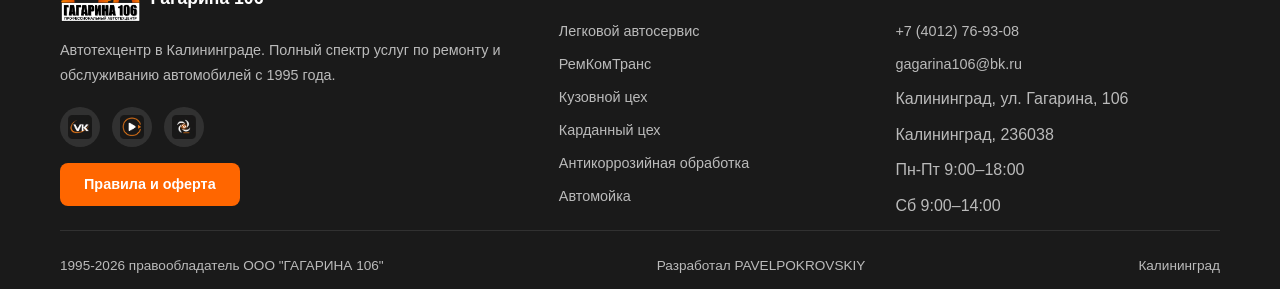
==== commit a47e920c: "Update favicon and zinc images" ====
--- a/index.html
+++ b/index.html
@@ -4,7 +4,7 @@
   <meta charset="UTF-8">
   <meta name="viewport" content="width=device-width, initial-scale=1.0">
   <link rel="icon" href="favicon.ico" sizes="any">
-  <link rel="icon" type="image/svg+xml" href="img/common/favicon.svg">
+  <link rel="icon" type="image/png" href="img/common/favicon-32x32.png" sizes="32x32">
   <link rel="apple-touch-icon" href="img/common/apple-touch-icon.png">
   <title>Автотехцентр "ГАГАРИНА 106" | Калининград — Все виды ремонта автомобилей</title>
   <meta name="description" content="Автотехцентр ГАГАРИНА 106 в Калининграде — полный спектр услуг по ремонту автомобилей: автосервис, кузовной ремонт, антикор, карданы, мойка. ул. Гагарина, 106.">
--- a/css/style.css
+++ b/css/style.css
@@ -543,6 +543,28 @@
   font-weight: 500; transition: all var(--transition);
 }
 .service-list-item:hover { background: var(--primary-light); }
+
+.photo-gallery {
+  display: grid;
+  grid-template-columns: repeat(3, 1fr);
+  gap: 14px;
+  margin: 24px 0 var(--gap);
+}
+.photo-gallery__item {
+  display: block;
+  aspect-ratio: 4 / 3;
+  overflow: hidden;
+  border-radius: var(--radius);
+  background: var(--bg-alt);
+}
+.photo-gallery__item img {
+  display: block;
+  width: 100%;
+  height: 100%;
+  object-fit: cover;
+  transition: transform var(--transition);
+}
+.photo-gallery__item:hover img { transform: scale(1.03); }
 
 /* Price cards */
 .price-grid {
@@ -747,6 +769,7 @@
   .promo-banner { padding-left: 0; padding-right: 0; }
   .promo-banner .container { padding: 0 16px; }
   .promo-banner__actions { gap: 10px; }
+  .photo-gallery { grid-template-columns: 1fr; }
 }
 
 @media (max-width: 480px) {
